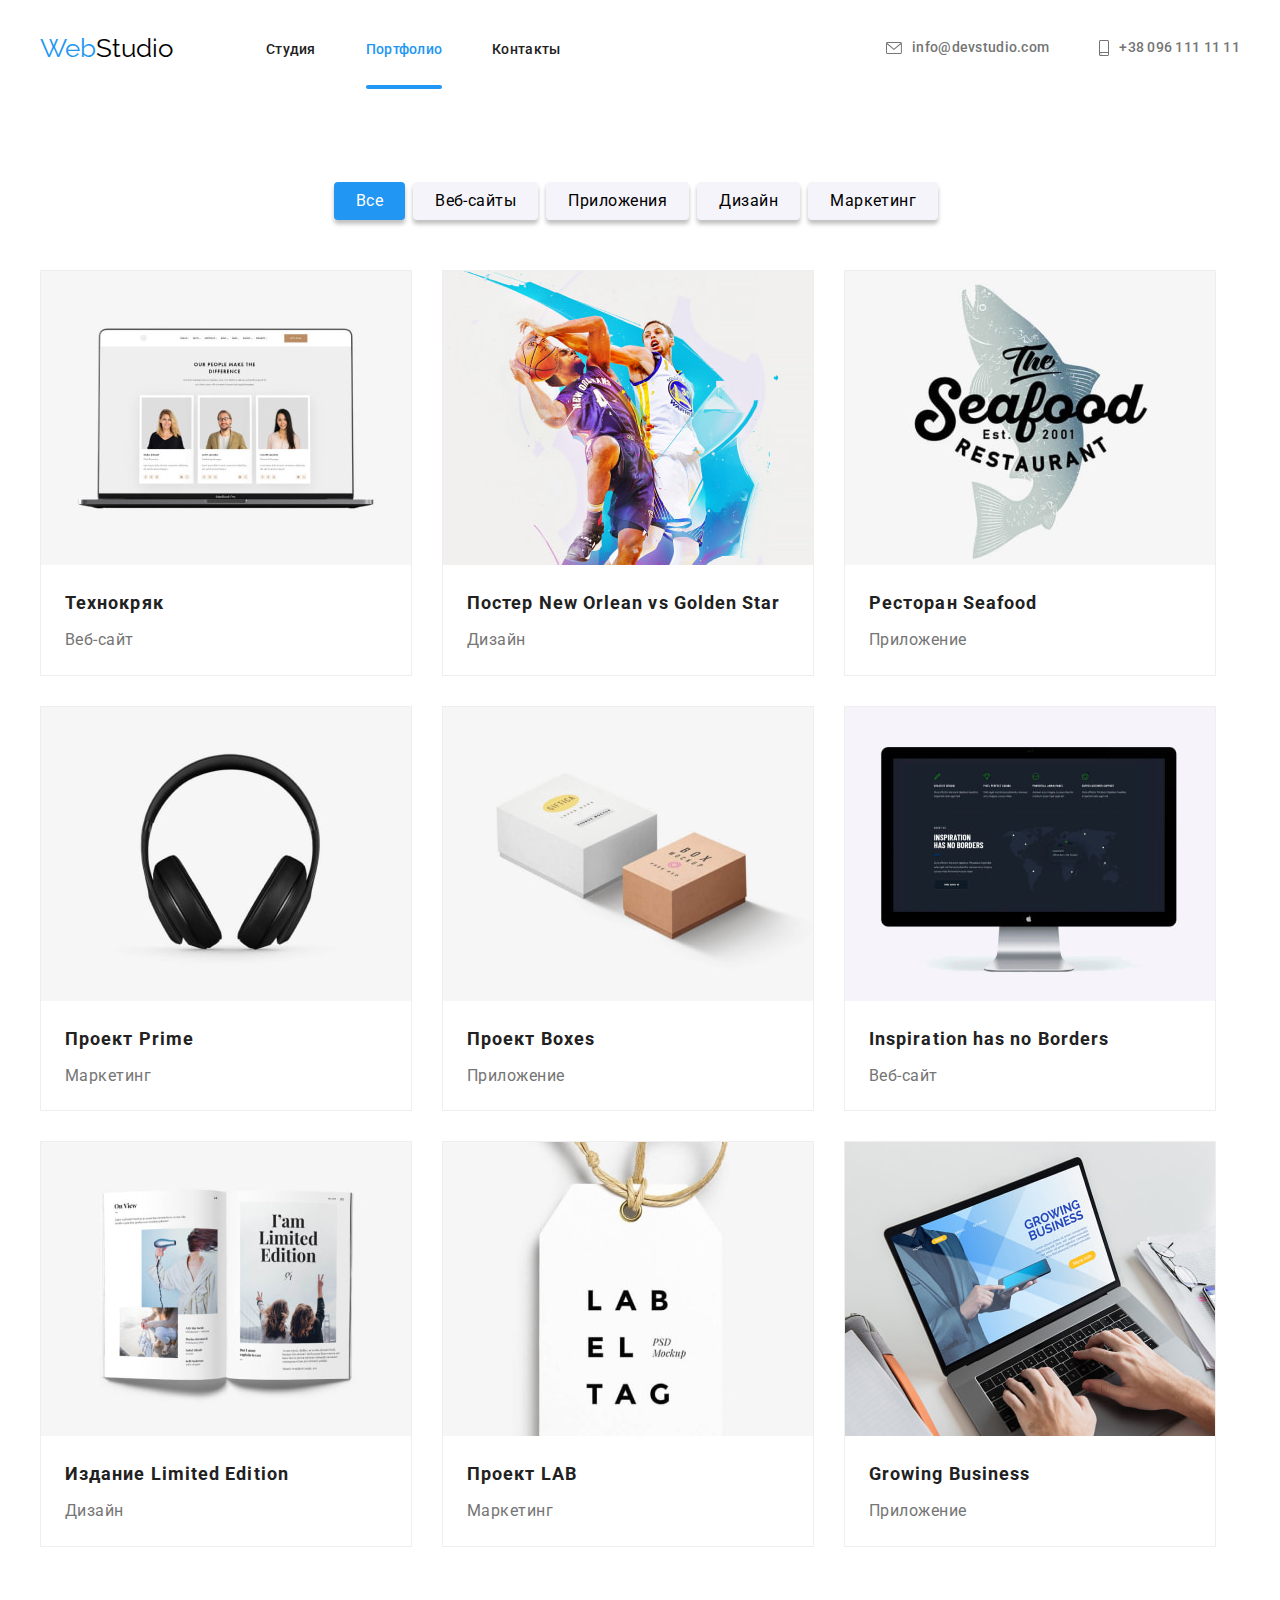
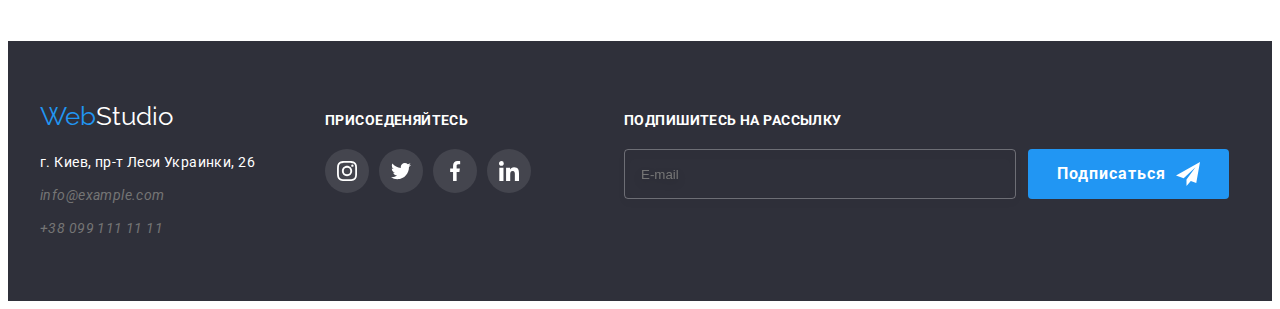
==== portfolio.html @ 7cf1f4a1 "Initial commit" ====
<!DOCTYPE html>
<html lang="ru">
  <head>
    <meta charset="UTF-8" />
    <meta http-equiv="X-UA-Compatible" content="IE=edge" />
    <meta name="viewport" content="width=device-width, initial-scale=1.0" />
    <link rel="preconnect" href="https://fonts.googleapis.com" />
    <link rel="preconnect" href="https://fonts.gstatic.com" crossorigin />
    <link
      href="https://fonts.googleapis.com/css2?family=Raleway:wght@700&family=Roboto:wght@400;500;700;900&display=swap"
      rel="stylesheet"
    />
    <link
      rel="stylesheet"
      href="https://cdnjs.cloudflare.com/ajax/libs/modern-normalize/1.1.0/modern-normalize.min.css"
      integrity="sha512-wpPYUAdjBVSE4KJnH1VR1HeZfpl1ub8YT/NKx4PuQ5NmX2tKuGu6U/JRp5y+Y8XG2tV+wKQpNHVUX03MfMFn9Q=="
      crossorigin="anonymous"
      referrerpolicy="no-referrer"
    />
    <link rel="stylesheet" href="./css/styles.css" />
    <title>Веб студия</title>
  </head>

  <body class="porfolio">
    <!--Шапка-->
    <header class="header">
      <div class="container header-container">
        <a class="webstudio logo dec" href="./index.html" lang="en">
          Web<span class="studio logo">Studio</span></a
        >
        <nav class="navigation">
          <ul class="list-navigation">
            <li class="item-navigation">
              <a class="link-navigation dec" href="./index.html">Студия</a>
            </li>
            <li class="item-navigation">
              <a class="link-navigation active-page dec" href="./portfolio.html">Портфолио</a>
            </li>
            <li class="item-navigation">
              <a class="link-navigation dec" href="">Контакты</a>
            </li>
          </ul>
        </nav>
        <!--Контакты-->
        <ul class="contacts">
          <li class="contacts-mail">
            <a href="mailto:info@devstudio.com" class="link-flex link-mail dec">
              <svg class="icon-contact" width="16" height="12">
                <use href="./images/icon/sprite.svg#envelope"></use>
              </svg>
              info@devstudio.com</a>
          </li>
          <li class="contacts-tel">
            <a href="tel:+380961111111" class="link-flex link-tel dec">
              <svg class="icon-contact" width="10" height="16">
                <use href="./images/icon/sprite.svg#smartphone"></use>
              </svg>
              +38 096 111 11 11</a>
          </li>
        </ul>
      </div>
    </header>
    <!--Портфолио-->
    <main class="main-portfolio">
      <section class="section-portfolio">
        <!--Прихований заголовок-->
        <div class="container container-btn">
          <h1 hidden>Проекти</h1>
          <ul class="list-portfolio-btn">
            <li class="item-btn">
              <button class="menu-btn active" type="button">Все</button>
            </li>
            <li class="item-btn">
              <button class="menu-btn" type="button">Веб-сайты</button>
            </li>
            <li class="item-btn">
              <button class="menu-btn" type="button">Приложения</button>
            </li>
            <li class="item-btn">
              <button class="menu-btn" type="button">Дизайн</button>
            </li>
            <li class="item-btn">
              <button class="menu-btn" type="button">Маркетинг</button>
            </li>
          </ul>
        </div>
        <!--Проекти-->
        <div class="container">
          <ul class="project-list">
            <li class="project item-web">
              <article class="card">
                <div class="card-thumb">
                   <img class="img-porfolio" src="./images/portfolio/img-1.jpg" alt="Ноутбук" width="370" height="294" />
                   <div class="overlay">
                    <p class="text-overlay">Ресурс предлагает комплексные предложения с разным уровнем функционала и сервисов. Все это позволит посетителю получить исчерпывающие сведения <br> о компании или частном лице.</p>
                   </div>
                </div>
                <div class="card-content">
                  <h2 class="title-project">Технокряк</h2>
                <p class="project-text">Веб-сайт</p>
                </div>
              </article>
            </li>
            <li class="project item-design">
              <article class="card">
                <div class="card-thumb">
                   <img class="img-porfolio" src="./images/portfolio/basket.jpg" alt="Баскетбол" width="370" height="294" />
                   <div class="overlay">
                    <p class="text-overlay">Ресурс предлагает комплексные предложения с разным уровнем функционала и сервисов. Все это позволит посетителю получить исчерпывающие сведения <br> о компании или частном лице.</p>
                   </div>
                </div>
                <div class="card-content">
                  <h2 class="title-project">
                  Постер <span lang="en">New Orlean vs Golden Star</span>
                </h2>
                <p class="project-text">Дизайн</p>
                </div>
              </article>
            </li>
            <li class="project item-applications">
              <article class="card">
                <div class="card-thumb">
                    <img class="img-porfolio" src="./images/portfolio/fish.jpg" alt="Риба" width="370" height="294" />
                    <div class="overlay">
                      <p class="text-overlay">Ресурс предлагает комплексные предложения с разным уровнем функционала и сервисов. Все это позволит посетителю получить исчерпывающие сведения <br> о компании или частном лице.</p>
                     </div>

                </div>
                <div class="card-content">
                  <h2 class="title-project" lang="en">Ресторан Seafood</h2>
                <p class="project-text">Приложение</p>
                </div>
              </article>
            </li>
            <li class="project item-marketing">
              <article class="card">
                <div class="card-thumb">
                  <img class="img-porfolio"
                  src="./images/portfolio/headphone.jpg"
                  alt="Наушники"
                  width="370"
                  height="294"
                />
                <div class="overlay">
                  <p class="text-overlay">Ресурс предлагает комплексные предложения с разным уровнем функционала и сервисов. Все это позволит посетителю получить исчерпывающие сведения <br> о компании или частном лице.</p>
                 </div>
                </div>
                <div class="card-content">
                  <h2 class="title-project" lang="en">Проект Prime</h2>
                <p class="project-text">Маркетинг</p>
                </div>
              </article>
            </li>
            <li class="project item-applications">
              <article class="card">
                <div class="card-thumb">
                   <img class="img-porfolio" src="./images/portfolio/box.jpg" alt="Ящики" width="370" height="294" />
                   <div class="overlay">
                    <p class="text-overlay">Ресурс предлагает комплексные предложения с разным уровнем функционала и сервисов. Все это позволит посетителю получить исчерпывающие сведения <br> о компании или частном лице.</p>
                   </div>

                </div>
                <div class="card-content">
                  <h2 class="title-project" lang="en">Проект Boxes</h2>
                <p class="project-text">Приложение</p>
                </div>
              </article>
            </li>
            <li class="project item-web">
              <article class="card">
               <div class="card-thumb">
                  <img class="img-porfolio"
                  src="./images/portfolio/screen.jpg"
                  alt="Екран компьютера"
                  width="370"
                  height="294"
                />
                <div class="overlay">
                  <p class="text-overlay">Ресурс предлагает комплексные предложения с разным уровнем функционала и сервисов. Все это позволит посетителю получить исчерпывающие сведения <br> о компании или частном лице.</p>
                 </div>
               </div>
                <div class="card-content">
                  <h2 class="title-project" lang="en">Inspiration has no Borders</h2>
                <p class="project-text">Веб-сайт</p>
                </div>
              </article>
            </li>
            <li class="project item-design">
              <article class="card">
                <div class="card-thumb">
                    <img class="img-porfolio" src="./images/portfolio/book.jpg" alt="Книжка" width="370" height="294" />
                    <div class="overlay">
                      <p class="text-overlay">Ресурс предлагает комплексные предложения с разным уровнем функционала и сервисов. Все это позволит посетителю получить исчерпывающие сведения <br> о компании или частном лице.</p>
                     </div>

                </div>
                <div class="card-content">
                  <h2 class="title-project" lang="en">Издание Limited Edition</h2>
                <p class="project-text">Дизайн</p>
                </div>
              </article>
            </li>
            <li class="project item-marketing">
              <article class="card">
                <div class="card-thumb">
                    <img class="img-porfolio" src="./images/portfolio/label.jpg" alt="Бирка" width="370" height="294" />
                    <div class="overlay">
                      <p class="text-overlay">Ресурс предлагает комплексные предложения с разным уровнем функционала и сервисов. Все это позволит посетителю получить исчерпывающие сведения <br> о компании или частном лице.</p>
                     </div>

                </div>
                <div class="card-content">
                  <h2 class="title-project" lang="en">Проект LAB</h2>
                <p class="project-text">Маркетинг</p>
                </div>
              </article>
            </li>
            <li class="project item-applications">
              <article class="card">
                <div class="card-thumb">
                    <img class="img-porfolio" src="./images/portfolio/notebook.jpg" alt="Ноутбук" width="370" height="294" />
                    <div class="overlay">
                      <p class="text-overlay">Ресурс предлагает комплексные предложения с разным уровнем функционала и сервисов. Все это позволит посетителю получить исчерпывающие сведения <br> о компании или частном лице.</p>
                     </div>

                </div>
                <div class="card-content">
                  <h2 class="title-project" lang="en">Growing Business</h2>
                <p class="project-text">Приложение</p>
                </div>
              </article>
            </li>
          </ul>
        </div>
      </section>
    </main>
    <!--Подвал-->
    <footer class="footer-container">
      <div class="container new">
        <div class="foot-div">
          <a class="webstudio-footer logo dec" href="./index.html" lang="en">
            Web<span class="studio-footer logo">Studio</span></a>
          <address class="footer-adress">
            <ul class="adress-list">
              <li class="item-footer">
                <p class="country">г. Киев, пр-т Леси Украинки, 26</p>
              </li>
              <li class="item-footer">
                <a class="mail-footer dec" href="mailto:info@example.com">info@example.com</a>
              </li>
              <li>
                <a class="tel-footer dec" href="tel:+380991111111">+38 099 111 11 11</a>
              </li>
            </ul>
          </address>
        </div>
        <div class="join">
          <h2 class="title-join">ПРИСОЕДЕНЯЙТЕСЬ</h2>
            <ul class="join-list">
              <li class="join-item">
                <a class="join-link" href="" aria-label="иконка Instagram" target="_blank">
                  <svg class="icon-join" width="20" height="20">
                    <use href="./images/icon/sprite.svg#instagram"></use>
                  </svg>
                </a>
              </li>
              <li class="join-item">
                <a class="join-link" href="" aria-label="иконка Twitter" target="_blank">
                  <svg class="icon-join" width="20" height="20">
                    <use href="./images/icon/sprite.svg#twitter"></use>
                  </svg>
                </a>
              </li>
              <li class="join-item">
                <a class="join-link" href="" aria-label="иконка Facebook" target="_blank">
                  <svg class="icon-join" width="20" height="20">
                    <use href="./images/icon/sprite.svg#facebook"></use>
                  </svg>
                </a>
              </li>
              <li class="join-item">
                <a class="join-link" href="" aria-label="иконка Linkedin" target="_blank">
                  <svg class="icon-join" width="20" height="20">
                    <use href="./images/icon/sprite.svg#linkedin"></use>
                  </svg>
                </a>
              </li>
            </ul>
        </div>
        <form class="email-form">
          <h3 class="title-join">ПОДПИШИТЕСЬ НА РАССЫЛКУ</h3>
          <div class="mailing-list">
            <input class="input-mailing" type="email" placeholder="E-mail">
            <button class="foot-btn" type="submit">Подписаться
              <svg class="icon-btnf" width="24" height="24">
                <use href="./images/icon/sprite.svg#icon-foot"></use>
              </svg>
            </button>
          </div>
        </form>
      </div>
    </footer>
  </body>
</html>
---- css/styles.css ----
/*webstudio*/
:root {
  --roboto-font: 'Roboto', sans-serif;
  --logo-font: 'Raleway', sans-serif;
  --brand-color: #212121;
  --logo-cl: #2196f3;
  --white-cl: #ffffff;
  --black-cl: #000000;
  --grey-cl: #757575;
  --bc-footcl: #2f303a;
  --btn-cl: #188ce8;
  --whiteF-cl: #ffffff;
  --btnbc: #f5f4fa;
  --bcteam: #f5f4fa;
  --backgroundteam: #f5f4fa;
  --color-line: #c4c4c4;
  --color-icon: #afb1b8;
  --border-team: rgba(0, 0, 0, 0.25);
  --border-project: #eeeeee;
  --border-header: #ececec;
  --clientc: #afb1b8;
  --bc-prtf: rgba(33, 150, 243, 0.9);
  --rgba-textarea: rgba(117, 117, 117, 0.5);
  --card-prf: 30px;
  --time-hover: 250ms cubic-bezier(0.4, 0, 0.2, 1);
}
body {
  font-family: var(--roboto-font);
  color: var(--brand-color);
  background: var(--white-cl);
}
h1,
h2,
h3,
h4,
h5,
h6,
p {
  margin-top: 0;
  margin-bottom: 0;
}

img {
  display: block;
  max-width: 100%;
}
.visually-hidden {
  position: absolute;
  white-space: nowrap;
  width: 1px;
  height: 1px;
  overflow: hidden;
  border: 0;
  padding: 0;
  clip: rect(0 0 0 0);
  clip-path: inset(50%);
  margin: -1px;
}

.header-container {
  display: flex;
  align-items: center;
}
.container {
  width: 1200px;
  padding-right: 15px;
  padding-left: 15px;
  margin: 0 auto;
  /* outline: 1px solid red; */
}
.modul {
  padding: 94px 0;
}
/*Хедер*/
/* .header {
  border-bottom: 1px solid var(--border-header);
} */
.logo {
  font-family: var(--logo-font);
  font-size: 26px;
}

.webstudio {
  color: var(--logo-cl);
  margin-right: 93px;
  padding-top: 24px;
  padding-bottom: 25px;
}
.studio {
  color: var(--black-cl);
}

.list-navigation {
  display: flex;
  align-items: center;
}
.item-navigation {
  margin-right: 50px;
}
.link-navigation {
  position: relative;
  font-weight: 500;
  font-size: 14px;
  line-height: 1.14;
  letter-spacing: 0.02em;
  color: var(--brand-color);
  padding: 32px 0;
  transition-property: color;
  transition-duration: 250ms;
  transition-timing-function: cubic-bezier(0.4, 0, 0.2, 1);
}
.active-page {
  color: var(--logo-cl);
}
.active-page::after {
  position: absolute;
  bottom: 0;
  left: 0;
  content: '';
  display: block;
  width: 100%;
  height: 4px;
  background: var(--logo-cl);
  border-radius: 2px;
}
.link-navigation::after:hover,
.link-navigation::after:focus {
  position: absolute;
  bottom: 0;
  left: 0;
  content: '';
  display: block;
  width: 100%;
  height: 4px;
  background: var(--logo-cl);
  border-radius: 2px;
}

.link-navigation:hover,
.link-navigation:focus {
  color: var(--logo-cl);
}
.contacts {
  display: flex;
  margin-left: auto;
  align-items: center;
}
.icon-contact {
  fill: var(--grey-cl);
  margin-right: 10px;
}
.contacts-mail {
  margin-right: 50px;
}
.link-flex {
  display: flex;
  align-items: center;
  justify-content: center;
}

.link-mail {
  font-family: var(--roboto-font);
  font-style: normal;
  font-weight: 500;
  font-size: 14px;
  line-height: 1.14;
  letter-spacing: 0.02em;
  color: var(--grey-cl);
  padding: 32px 0;
  transition-property: color;
  transition-duration: 250ms;
  transition-timing-function: cubic-bezier(0.4, 0, 0.2, 1);
}
.link-mail:hover,
.link-mail:focus {
  color: var(--logo-cl);
}
.link-mail:hover .icon-contact,
.link-mail:focus .icon-contact {
  fill: var(--logo-cl);
}

.link-tel {
  font-family: var(--roboto-font);
  font-style: 1.14;
  font-weight: 500;
  font-size: 14px;
  line-height: 1.14;
  letter-spacing: 0.02em;
  color: var(--grey-cl);
  padding: 32px 0;
  /* transition: color var(--time-hover); */
  transition-property: color;
  transition-duration: 250ms;
  transition-timing-function: cubic-bezier(0.4, 0, 0.2, 1);
}
.link-tel:hover,
.link-tel:focus {
  color: var(--logo-cl);
}
.link-tel:hover .icon-contact,
.link-tel:focus .icon-contact {
  fill: var(--logo-cl);
}

/* Герой*/
.home {
  background: var(--bc-footcl);
  padding: 200px 0;
  /* height: 600px; */
}
.home-title {
  max-width: 650px;
  text-align: center;
  font-size: 44px;
  line-height: 1.36;
  text-transform: uppercase;
  color: var(--white-cl);
  margin-top: 0;
  margin-left: auto;
  margin-bottom: 30px;
  margin-right: auto;
  /* padding-top: 200px; */
}
.bc-home {
  background-image: linear-gradient(to right, rgba(47, 48, 58, 0.4), rgba(47, 48, 58, 0.4)),
    url(../images/bc/bc-home.svg);
  max-width: 1600px;
  height: 600px;
  margin-left: auto;
  margin-right: auto;
  background-repeat: no-repeat;
  background-position: center;
  background-size: cover;
}
.btn-home {
  display: block;
  font-family: inherit;
  border-radius: 4px;
  cursor: pointer;
  background: var(--logo-cl);
  font-style: normal;
  font-weight: 700;
  font-size: 16px;
  line-height: 1.87;
  letter-spacing: 0.06em;
  color: var(--whiteF-cl);
  margin-left: auto;
  margin-right: auto;
  padding: 10px 32px;
  border: none;
  transition-property: background-color;
  transition-duration: 250ms;
  transition-timing-function: cubic-bezier(0.4, 0, 0.2, 1);
}
.btn-home:hover {
  color: var(--whiteF-cl);
  background: var(--btn-cl);
}
.icon-btn {
  fill: var(--black-cl);
}
.specifics {
  padding-bottom: 0;
}
.icon {
  display: flex;
  justify-content: center;
  align-items: center;
  background: var(--bcteam);
  border-radius: 4px;
  width: 270px;
  height: 120px;
  margin-bottom: 30px;
}
/* Модальне вікно */
.backdrop {
  width: 100%;
  height: 100%;
  position: fixed;
  top: 0;
  left: 0;
  background-color: rgba(0, 0, 0, 0.25);
  z-index: 10;
  transition: opacity visibility;
  transition-duration: 250ms;
  transition-timing-function: cubic-bezier(0.4, 0, 0.2, 1);
}
.backdrop.is-hidden {
  opacity: 0;
  pointer-events: none;
  visibility: hidden;
}
.modal-windov {
  position: absolute;
  top: 50%;
  left: 50%;
  width: 528px;
  /* height: 581px; */
  background-color: var(--white-cl);
  border-radius: 4px;
  transform: translate(-50%, -50%);
  padding: 40px;
}
.modal-closed {
  display: flex;
  align-items: center;
  justify-content: center;
  position: absolute;
  top: 8px;
  right: 8px;
  width: 30px;
  height: 30px;
  background: #ffffff;
  border: 1px solid rgba(0, 0, 0, 0.1);
  border-radius: 50%;
  cursor: pointer;
  padding: 0;
}
/* Форма */
.text-b {
  display: block;
  text-align: center;
  margin-bottom: 12px;
  font-family: 'Roboto';
  font-style: normal;
  font-weight: 700;
  font-size: 20px;
  line-height: 1.15;
  text-align: center;
  letter-spacing: 0.03em;

  color: #212121;
}

.icon-modal {
  fill: var(--brand-color);
}
.input-modul {
  width: 100%;
  height: 40px;
  padding: 11px;
  padding-left: 42px;
  border: 1px solid rgba(33, 33, 33, 0.2);
  border-radius: 4px;
  outline: transparent;
  transition-property: border;
  transition-duration: 250ms;
  transition-timing-function: cubic-bezier(0.4, 0, 0.2, 1);
}
.input-modul:hover,
.input-modul:focus,
.textarea-modul:hover,
.textarea-modul:focus {
  border: 1px solid var(--logo-cl);
}
.label-modul > .icon-modal {
  transition-property: fill;
  transition-duration: 250ms;
  transition-timing-function: cubic-bezier(0.4, 0, 0.2, 1);
}

.label-modul:hover > .icon-modal {
  fill: var(--logo-cl);
}
.input-modul:focus+ .icon-modal {
  fill:var(--logo-cl);
 }

/* .input-modul:focus + .icon-modal {
  fill:var(--logo-cl);
} */
/* .label-modul:focus > .icon-modal {
  fill:var(--logo-cl);
} */
.textarea-modul {
  border: 1px solid rgba(33, 33, 33, 0.2);
  border-radius: 4px;
  resize: none;
  width: 100%;
  outline: transparent;
  padding: 12px 16px;
 
  transition-property: border;
  transition-duration: 250ms;
  transition-timing-function: cubic-bezier(0.4, 0, 0.2, 1);
}
.textarea-modul::placeholder{
  font-family: var(--roboto-font);
  font-size: 14px;
  font-weight: 400;
  font-size: 14px;
  line-height: 1.14;
  letter-spacing: 0.01em;
  color: var(--rgba-textarea);
}
.label-moduls{
  display: block;
  margin-bottom: 20px;
}


.btn-modul {
  display: block;
  font-family: inherit;
  border-radius: 4px;
  cursor: pointer;
  background: var(--logo-cl);
  font-style: normal;
  font-weight: 700;
  font-size: 16px;
  line-height: 1.87;
  letter-spacing: 0.06em;
  color: var(--whiteF-cl);
  margin-top: 30px;
  margin-left: auto;
  margin-right: auto;
  padding: 10px 55px;
  border: none;
  box-shadow: 0px 4px 4px var(--border-team);
  transition-property: background-color;
  transition-duration: 250ms;
  transition-timing-function: cubic-bezier(0.4, 0, 0.2, 1);
}
.btn-modul:hover {
  color: var(--whiteF-cl);
  background: var(--btn-cl);
}
.checkbox-modul {
  display: flex;
  align-items: center;
  justify-content: center;
}
.link-modul {
  color: var(--logo-cl);
  text-decoration-line: underline;
  font-family: inherit;
  font-weight: 400;
  font-size: 14px;
  line-height: 1.71;
  letter-spacing: 0.03em;
}
.lab-form {
  display: block;
  font-family: var(--roboto-font);
  font-weight: 400;
  font-size: 12px;
  line-height: 1.16;
  letter-spacing: 0.01em;
  color: var(--grey-cl);
  margin-bottom: 4px;
}
.label-modul {
  position: relative;
  display: block;
  margin-bottom: 10px;
  color: var(--grey-cl);
}


.icon-modal {
  position: absolute;
  left: 12px;
  bottom: 11px;
}
.custom-checkbox {
  width: 16px;
  height: 15px;
  display: flex;
  align-items: center;
  justify-content: center;
  outline: 2px solid var(--black-cl);
  outline-offset: -2px;
  border-radius: 4px;
  transition: background-color, outline 250ms cubic-bezier(0.4, 0, 0.2, 1);
  margin-right: 7px;
}

.checkbox:checked + .custom-checkbox {
  outline: var(--logo-cl);
  background-color: var(--logo-cl);
}
.checkbox-icon {
  opacity: 0;
  transition: opacity 250ms cubic-bezier(0.4, 0, 0.2, 1);
  fill: var(--whiteF-cl);
}
.checkbox:checked + .custom-checkbox .checkbox-icon {
  opacity: 1;
  fill: var(--whiteF-cl);
}
.checkbox-form {
  font-family: inherit;
  font-weight: 400;
  font-size: 14px;
  line-height: 1.71;
  letter-spacing: 0.03em;
  color: var(--grey-cl);
}
/* Особливості */
.list-specifics {
  display: flex;
  align-items: center;
  /* padding-top: 94px; */
  /* padding-bottom: 60px; */
  width: 1170px;
  margin: 0 auto;
  padding-left: 0;
}

.item-specifics {
  max-width: 270px;
  margin-right: 30px;
}
.item-specifics:last-child {
  margin-right: 0;
}
.specifics-title {
  font-weight: 700;
  font-size: 14px;
  line-height: 1.14;
  letter-spacing: 0.03em;
  text-transform: uppercase;
  margin-bottom: 10px;
}
.specifics-text {
  font-size: 14px;
  line-height: 1.71;
  letter-spacing: 0.03em;
  color: var(--grey-cl);
}

/* Чим ми займаємось */
.title-work {
  text-align: center;
  margin-top: 0;
  margin-bottom: 50px;
  font-size: 36px;
}
.list-work {
  display: flex;
  /* padding-bottom: 94px; */
}
.item-work {
  position: relative;
  margin-right: 30px;
}
.item-work:last-child {
  margin-right: 0;
}
.work-text {
  position: absolute;
  width: 100%;
  bottom: 0;
  left: 0;
  font-family: var(--roboto-font);
  font-weight: 700;
  font-size: 14px;
  line-height: 1.17;
  text-align: center;
  padding: 27px 82px;
  color: var(--whiteF-cl);
  background-color: rgba(47, 48, 58, 0.8);
  letter-spacing: 0.03em;
  /* text-transform: uppercase; */
}
/*Наша команда*/
.team {
  background-color: var(--bcteam);
}
.title-team {
  text-align: center;
  font-size: 36px;
  /* padding-top: 94px; */
  margin-bottom: 50px;
}
.list-team {
  display: flex;
  /* padding-bottom: 94px; */
}
.item-team {
  margin-right: 30px;
  background-color: var(--white-cl);
  border-radius: 4px;
  box-shadow: 0 4px 4px var(--border-team);
}
.item-team:last-child {
  margin-right: 0;
}
.img-team {
  /* margin-bottom: 30px; */
}
.team-tt {
  padding: 30px 0;
}
.team-name-title {
  text-align: center;
  font-weight: 500;
  font-size: 16px;
  line-height: 1.16;
  margin-bottom: 10px;
  /* padding: 30px 0 10px 0; */
}
.team-text {
  text-align: center;
  font-size: 16px;
  line-height: 1.18;
  color: var(--grey-cl);
  margin-bottom: 16px;
  /* padding-bottom: 30px; */
}
.svg-icon {
  fill: var(--color-icon);
}
.social-list {
  display: flex;
  justify-content: center;
  align-items: center;
}
.social-item:not(:last-child) {
  margin-right: 10px;
}
.social-link {
  display: flex;
  justify-content: center;
  align-items: center;
  width: 44px;
  height: 44px;
  background-color: var(--white-cl);
  border-radius: 50%;
  transition-property: color background-color;
  transition-duration: 250ms;
  transition-timing-function: cubic-bezier(0.4, 0, 0.2, 1);
}
.social-link:hover,
.social-link:focus {
  background-color: var(--logo-cl);
}
.social-link:hover .svg-icon,
.social-link:focus .svg-icon {
  fill: var(--white-cl);
}
/* Клієнти */
.title-clients {
  text-align: center;
  font-size: 36px;
  /* padding-top: 94px; */
  margin-bottom: 50px;
}
.list-client {
  display: flex;
  justify-content: center;
  align-items: center;
}
.icon-client {
  fill: var(--clientc);
}
.item-client {
  width: 170px;
  height: 92px;
  display: flex;
  justify-content: center;
  align-items: center;
  border: 1px solid var(--clientc);
  border-radius: 4px;
  transition-property: border;
  transition-duration: 250ms;
  transition-timing-function: cubic-bezier(0.4, 0, 0.2, 1);
}
.item-client:not(:last-child) {
  margin-right: 30px;
}
.item-client:hover,
.item-client:focus {
  border: 1px solid var(--logo-cl);
  cursor: pointer;
}
.item-client:hover .icon-client,
.item-client:focus .icon-client {
  fill: var(--logo-cl);
  transition-property: fill;
  transition-duration: 250ms;
  transition-timing-function: cubic-bezier(0.4, 0, 0.2, 1);
}

/* Підвал*/
.join {
  display: inline-block;
}
.webstudio-footer {
  color: var(--logo-cl);
  padding-bottom: 20px;
}
.studio-footer {
  color: var(--white-cl);
}
.footer-container {
  background-color: var(--bc-footcl);
  padding-top: 60px;
  padding-bottom: 60px;
}
.footer-adress {
  /* padding-left: 215px;
padding-bottom: 60px; */
}
.adress-list {
  padding-top: 20px;
}
.country {
  font-weight: 400;
  font-size: 14px;
  line-height: 1.71;
  letter-spacing: 0.03em;
  color: var(--white-cl);
  font-style: normal;
}
.mail-footer,
.tel-footer {
  font-weight: 400;
  font-size: 14px;
  line-height: 1.71;
  letter-spacing: 0.03em;
  color: var(--grey-cl);
  transition-property: color;
  transition-duration: 250ms;
  transition-timing-function: cubic-bezier(0.4, 0, 0.2, 1);
}
.mail-footer:hover,
.mail-footer:focus {
  color: var(--logo-cl);
}
.tel-footer:hover,
.tel-footer:focus {
  color: var(--logo-cl);
}
.join {
  width: 206px;
  margin-left: 70px;
  padding-top: 12px;
}
.title-join {
  font-style: var(--roboto-font);
  font-weight: 700;
  line-height: 1.14;
  font-size: 14px;
  color: var(--white-cl);
  margin-bottom: 20px;
  letter-spacing: 0.03em;
}
.item-footer {
  margin-bottom: 9px;
}
.join-list {
  display: flex;
  justify-content: center;
  align-items: center;
}
.join-link {
  width: 44px;
  height: 44px;
  display: flex;
  justify-content: center;
  align-items: center;
  border-radius: 50%;
  background-color: rgba(255, 255, 255, 0.1);
  transition-property: background-color;
  transition-duration: 250ms;
  transition-timing-function: cubic-bezier(0.4, 0, 0.2, 1);
}
.join-item:not(:last-child) {
  margin-right: 10px;
}
.join-link:hover,
.join-link:focus {
  background-color: var(--logo-cl);
}
.icon-join {
  fill: var(--white-cl);
}
.new {
  display: flex;
}
/* Форма футер */
.email-form {
  margin-left: 93px;
  padding-top: 12px;
}
.mailing-list {
  display: flex;
}
.foot-btn {
  display: flex;
  align-items: center;
  flex-direction: row;
  font-family: inherit;
  border-radius: 4px;
  cursor: pointer;
  background: var(--logo-cl);
  font-style: normal;
  font-weight: 700;
  font-size: 16px;
  line-height: 1.87;
  letter-spacing: 0.06em;
  color: var(--whiteF-cl);
  padding: 10px 29px;
  margin-left: 12px;
  border: none;
  transition-property: background-color;
  transition-duration: 250ms;
  transition-timing-function: cubic-bezier(0.4, 0, 0.2, 1);
}
.input-mailing {
  width: 358px;
  background-color: transparent;
  border: 1px solid rgba(255, 255, 255, 0.3);
  filter: drop-shadow(0px 4px 4px rgba(0, 0, 0, 0.15));
  border-radius: 4px;
  padding: 15px 16px;
  color: #ffffff;
  outline: transparent;
}
.icon-btnf {
  fill: var(--white-cl);
  margin-left: 10px;
}

/*Портфоліо*/
.section-portfolio {
  padding: 94px 0;
}
/* Кнопки */
.section-portfolio .menu-btn.active {
  color: var(--whiteF-cl);
  background-color: var(--logo-cl);
}
.container > .list-portfolio-btn {
  display: flex;
  align-items: center;
  justify-content: center;
  margin-bottom: 50px;
  /* padding-top: 94px; */
  /* padding-bottom: 50px; */
}
.menu-btn:hover,
.menu-btn:focus {
  background: var(--logo-cl);
  color: var(--whiteF-cl);
}
.menu-btn {
  font-family: inherit;
  font-size: 16px;
  line-height: 1.6;
  text-align: center;
  letter-spacing: 0.03em;
  border-radius: 4px;
  border: none;
  cursor: pointer;
  background: var(--btnbc);
  padding: 6px 22px;
  box-shadow: 0px 4px 4px var(--border-team);
  transition-property: background-color color;
  transition-duration: 250ms;
  transition-timing-function: cubic-bezier(0.4, 0, 0.2, 1);
}
.item-btn {
  margin-right: 8px;
}
/*Проекти*/
.container > .project-list {
  display: flex;
  flex-wrap: wrap;
  /* padding-bottom: 94px; */
  margin-left: calc(-1 * var(--card-prf));
  margin-top: calc(-1 * var(--card-prf));
}
.project {
  margin-top: var(--card-prf);
  margin-left: var(--card-prf);
  flex-basis: calc(100% / 3 calc(-1 * var(--card-prf)));
  /* margin-right: 30px;
  margin-bottom: 30px; */
  /* outline: 1px solid red; */
  /* outline: 1px solid var(--border-project); */
  width: 370px;
  border: 1px solid var(--border-project);
}
/* .project:nth-child(3n){
  margin-right: 0;
}
.project:nth-last-child(-n+3){
margin-bottom: 0;
} */

.card-content {
  padding: 20px 24px;
}
.title-project {
  font-weight: 700;
  font-size: 18px;
  line-height: 2;
  letter-spacing: 0.06em;
  color: var(--brand-color);
  margin-bottom: 4px;
}
.project-text {
  font-size: 16px;
  line-height: 1.87;
  letter-spacing: 0.03em;
  color: var(--grey-cl);
}
.project {
  transition-property: box-shadow;
  transition-duration: 250ms;
  transition-timing-function: cubic-bezier(0.4, 0, 0.2, 1);
}
.project:hover,
.project:focus {
  cursor: pointer;
  box-shadow: 0 4px 4px var(--border-team);
}
.card-thumb {
  /* outline: 1px solid red; */
  position: relative;
  overflow: hidden;
}
.overlay {
  position: absolute;
  top: 0;
  left: 0;
  width: 100%;
  height: 100%;
  background-color: var(--bc-prtf);
  /* z-index: 100; */
  /* transition: transform 250ms cubic-bezier(0.4, 0, 0.2, 1); */
  transform: translateY(100%);
  transition-property: transform;
  transition-duration: 250ms;
  transition-timing-function: cubic-bezier(0.4, 0, 0.2, 1);
}
.text-overlay {
  /* padding: 63px 24px 63px 24px; */
  padding-top: 63px;
  padding-left: 24px;
  padding-bottom: 63px;
  padding-right: 24px;
  text-align: left;
  font-family: var(--roboto-font);
  font-weight: 400;
  line-height: 1.5;
  letter-spacing: 0.03em;
  color: var(--whiteF-cl);
}
.project:hover .overlay,
.project:focus .overlay {
  transform: translateY(0);
}

/* Декорація */
.list-navigation,
.contacts,
.list-specifics,
.list-work,
.list-team,
.adress-list,
.list-portfolio-btn,
.project-list,
.social-list,
.item-client,
.join-list {
  list-style-type: none;
  margin-top: 0;
  margin-bottom: 0;
  padding-left: 0;
}
.dec {
  text-decoration: none;
  /* padding: 32px 0; */
}
.modal-closed:hover .icon-btn,
.modal-closed:focus.icon-btn {
  fill: var(--logo-cl);
}
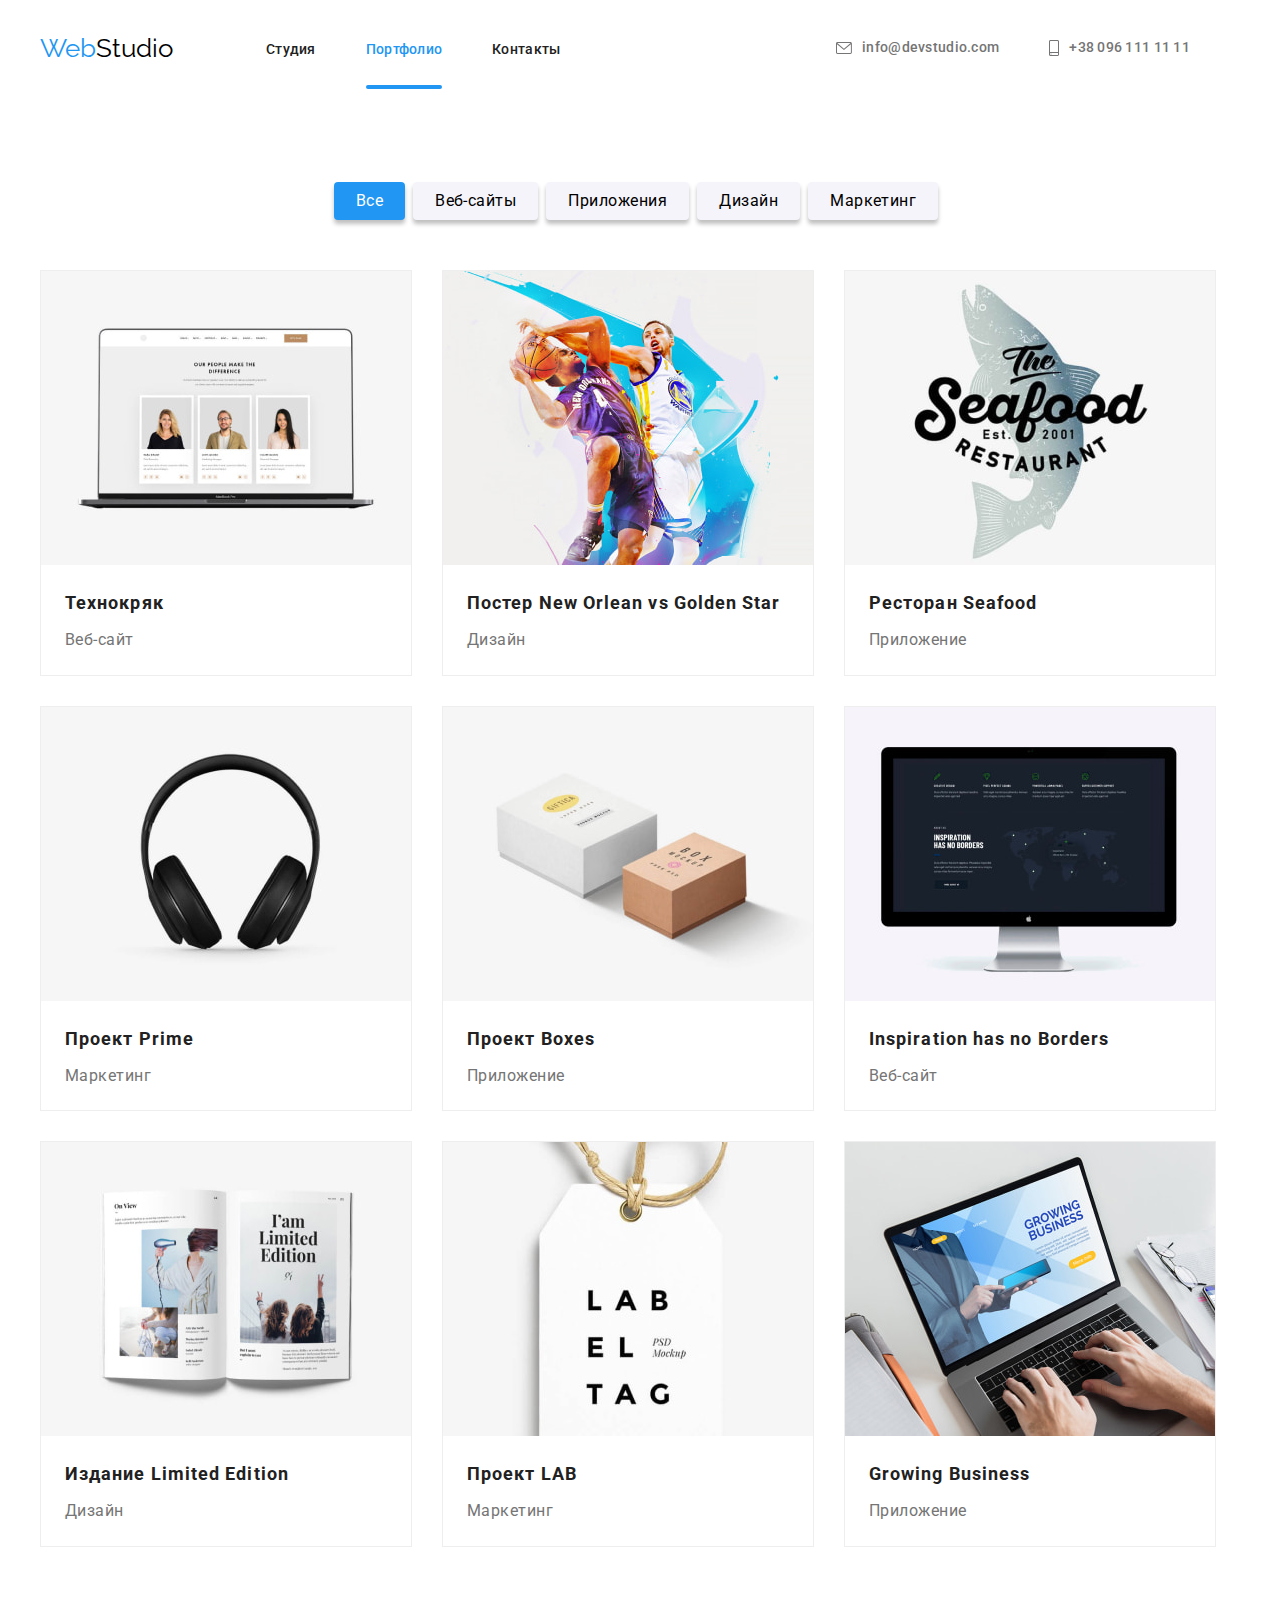
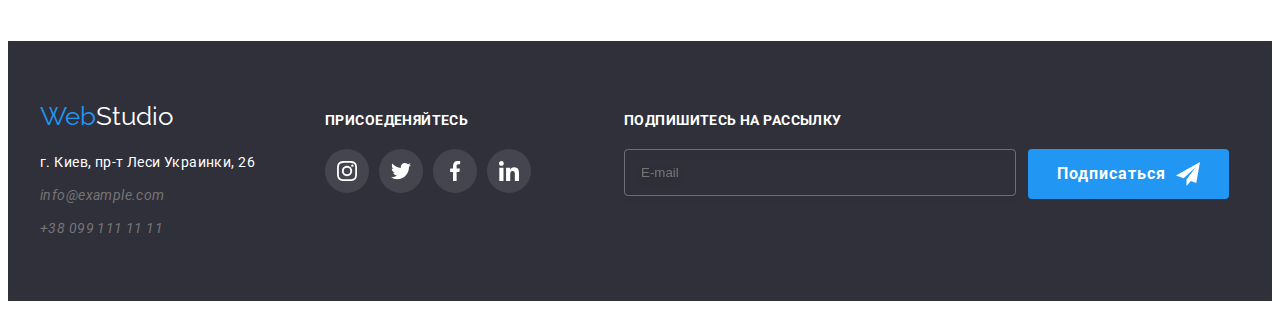
==== commit d344496a: "hw" ====
--- a/portfolio.html
+++ b/portfolio.html
@@ -24,38 +24,40 @@
   <body class="porfolio">
     <!--Шапка-->
     <header class="header">
-      <div class="container header-container">
-        <a class="webstudio logo dec" href="./index.html" lang="en">
-          Web<span class="studio logo">Studio</span></a
+      <div class="container header__container">
+        <a class="header__link-logo" href="./index.html" lang="en">
+          Web<span class="header__link-logo-span">Studio</span></a
         >
         <nav class="navigation">
-          <ul class="list-navigation">
-            <li class="item-navigation">
-              <a class="link-navigation dec" href="./index.html">Студия</a>
-            </li>
-            <li class="item-navigation">
-              <a class="link-navigation active-page dec" href="./portfolio.html">Портфолио</a>
-            </li>
-            <li class="item-navigation">
-              <a class="link-navigation dec" href="">Контакты</a>
+          <ul class="navigation__list">
+            <li class="navigation__item">
+              <a class="navigation__link" href="./index.html">Студия</a>
+            </li>
+            <li class="navigation__item">
+              <a class="navigation__link  active-page" href="./portfolio.html">Портфолио</a>
+            </li>
+            <li class="navigation__item">
+              <a class="navigation__link" href="">Контакты</a>
             </li>
           </ul>
         </nav>
         <!--Контакты-->
         <ul class="contacts">
-          <li class="contacts-mail">
-            <a href="mailto:info@devstudio.com" class="link-flex link-mail dec">
-              <svg class="icon-contact" width="16" height="12">
+          <li class="contacts__item">
+            <a class="contacts__link" href="mailto:info@devstudio.com">
+              <svg class="contacts__icon" width="16" height="12">
                 <use href="./images/icon/sprite.svg#envelope"></use>
               </svg>
-              info@devstudio.com</a>
+              info@devstudio.com</a
+            >
           </li>
-          <li class="contacts-tel">
-            <a href="tel:+380961111111" class="link-flex link-tel dec">
-              <svg class="icon-contact" width="10" height="16">
+          <li class="contacts__item">
+            <a class="contacts__link" href="tel:+380961111111">
+              <svg class="contacts__icon" width="10" height="16">
                 <use href="./images/icon/sprite.svg#smartphone"></use>
               </svg>
-              +38 096 111 11 11</a>
+              +38 096 111 11 11</a
+            >
           </li>
         </ul>
       </div>
@@ -235,62 +237,65 @@
       </section>
     </main>
     <!--Подвал-->
-    <footer class="footer-container">
-      <div class="container new">
-        <div class="foot-div">
-          <a class="webstudio-footer logo dec" href="./index.html" lang="en">
-            Web<span class="studio-footer logo">Studio</span></a>
-          <address class="footer-adress">
-            <ul class="adress-list">
-              <li class="item-footer">
-                <p class="country">г. Киев, пр-т Леси Украинки, 26</p>
+    <footer class="footer">
+      <div class="container container--flex">
+        <div class="footer__container">
+          <a class="footer__logo" href="./index.html" lang="en">
+            Web<span class="footer__logo-span">Studio</span></a
+          >
+          <address class="address">
+            <ul class="address__list">
+              <li class="address__item">
+                <p class="address__text">г. Киев, пр-т Леси Украинки, 26</p>
               </li>
-              <li class="item-footer">
-                <a class="mail-footer dec" href="mailto:info@example.com">info@example.com</a>
+              <li class="address__item">
+                <a class="address__link" href="mailto:info@example.com">info@example.com</a>
               </li>
               <li>
-                <a class="tel-footer dec" href="tel:+380991111111">+38 099 111 11 11</a>
+                <a class="address__link" href="tel:+380991111111">+38 099 111 11 11</a>
               </li>
             </ul>
           </address>
         </div>
         <div class="join">
-          <h2 class="title-join">ПРИСОЕДЕНЯЙТЕСЬ</h2>
-            <ul class="join-list">
-              <li class="join-item">
-                <a class="join-link" href="" aria-label="иконка Instagram" target="_blank">
-                  <svg class="icon-join" width="20" height="20">
-                    <use href="./images/icon/sprite.svg#instagram"></use>
-                  </svg>
-                </a>
-              </li>
-              <li class="join-item">
-                <a class="join-link" href="" aria-label="иконка Twitter" target="_blank">
-                  <svg class="icon-join" width="20" height="20">
-                    <use href="./images/icon/sprite.svg#twitter"></use>
-                  </svg>
-                </a>
-              </li>
-              <li class="join-item">
-                <a class="join-link" href="" aria-label="иконка Facebook" target="_blank">
-                  <svg class="icon-join" width="20" height="20">
-                    <use href="./images/icon/sprite.svg#facebook"></use>
-                  </svg>
-                </a>
-              </li>
-              <li class="join-item">
-                <a class="join-link" href="" aria-label="иконка Linkedin" target="_blank">
-                  <svg class="icon-join" width="20" height="20">
-                    <use href="./images/icon/sprite.svg#linkedin"></use>
-                  </svg>
-                </a>
-              </li>
-            </ul>
+          <h2 class="join__title">ПРИСОЕДЕНЯЙТЕСЬ</h2>
+          <ul class="join__list">
+            <li class="join__item">
+              <a class="join__link" href="" aria-label="иконка Instagram" target="_blank">
+                <svg class="join__icon" width="20" height="20">
+                  <use href="./images/icon/sprite.svg#instagram"></use>
+                </svg>
+              </a>
+            </li>
+            <li class="join__item">
+              <a class="join__link" href="" aria-label="иконка Twitter" target="_blank">
+                <svg class="join__icon" width="20" height="20">
+                  <use href="./images/icon/sprite.svg#twitter"></use>
+                </svg>
+              </a>
+            </li>
+            <li class="join__item">
+              <a class="join__link" href="" aria-label="иконка Facebook" target="_blank">
+                <svg class="join__icon" width="20" height="20">
+                  <use href="./images/icon/sprite.svg#facebook"></use>
+                </svg>
+              </a>
+            </li>
+            <li class="join__item">
+              <a class="join__link" href="" aria-label="иконка Linkedin" target="_blank">
+                <svg class="join__icon" width="20" height="20">
+                  <use href="./images/icon/sprite.svg#linkedin"></use>
+                </svg>
+              </a>
+            </li>
+          </ul>
         </div>
-        <form class="email-form">
-          <h3 class="title-join">ПОДПИШИТЕСЬ НА РАССЫЛКУ</h3>
-          <div class="mailing-list">
+        <form class="subscription">
+          <h3 class="join__title">ПОДПИШИТЕСЬ НА РАССЫЛКУ</h3>
+          <div class="subscription__list">
+            <label class="label-footer">
             <input class="input-mailing" type="email" placeholder="E-mail">
+          </label>
             <button class="foot-btn" type="submit">Подписаться
               <svg class="icon-btnf" width="24" height="24">
                 <use href="./images/icon/sprite.svg#icon-foot"></use>
--- a/css/styles.css
+++ b/css/styles.css
@@ -57,7 +57,7 @@
   margin: -1px;
 }
 
-.header-container {
+.header__container {
   display: flex;
   align-items: center;
 }
@@ -72,37 +72,35 @@
   padding: 94px 0;
 }
 /*Хедер*/
-/* .header {
-  border-bottom: 1px solid var(--border-header);
-} */
-.logo {
+.header__link-logo {
   font-family: var(--logo-font);
   font-size: 26px;
-}
-
-.webstudio {
   color: var(--logo-cl);
   margin-right: 93px;
   padding-top: 24px;
   padding-bottom: 25px;
-}
-.studio {
+  text-decoration: none;
+}
+.header__link-logo-span {
+  font-family: var(--logo-font);
+  font-size: 26px;
   color: var(--black-cl);
 }
-
-.list-navigation {
-  display: flex;
-  align-items: center;
-}
-.item-navigation {
+/* Навігація сайту*/
+.navigation__list {
+  display: flex;
+  align-items: center;
+}
+.navigation__item {
   margin-right: 50px;
 }
-.link-navigation {
+.navigation__link {
   position: relative;
   font-weight: 500;
   font-size: 14px;
   line-height: 1.14;
   letter-spacing: 0.02em;
+  text-decoration: none;
   color: var(--brand-color);
   padding: 32px 0;
   transition-property: color;
@@ -123,8 +121,8 @@
   background: var(--logo-cl);
   border-radius: 2px;
 }
-.link-navigation::after:hover,
-.link-navigation::after:focus {
+.navigation__link::after:hover,
+.navigation__link::after:focus {
   position: absolute;
   bottom: 0;
   left: 0;
@@ -136,8 +134,8 @@
   border-radius: 2px;
 }
 
-.link-navigation:hover,
-.link-navigation:focus {
+.navigation__link:hover,
+.navigation__link:focus {
   color: var(--logo-cl);
 }
 .contacts {
@@ -145,71 +143,47 @@
   margin-left: auto;
   align-items: center;
 }
-.icon-contact {
+.contacts__icon {
   fill: var(--grey-cl);
   margin-right: 10px;
 }
-.contacts-mail {
+.contacts__item {
   margin-right: 50px;
 }
-.link-flex {
-  display: flex;
-  align-items: center;
-  justify-content: center;
-}
-
-.link-mail {
+
+
+.contacts__link {
+  display: flex;
+  align-items: center;
+  justify-content: center;
   font-family: var(--roboto-font);
   font-style: normal;
   font-weight: 500;
   font-size: 14px;
   line-height: 1.14;
   letter-spacing: 0.02em;
+  text-decoration: none;
   color: var(--grey-cl);
   padding: 32px 0;
   transition-property: color;
   transition-duration: 250ms;
   transition-timing-function: cubic-bezier(0.4, 0, 0.2, 1);
 }
-.link-mail:hover,
-.link-mail:focus {
+.contacts__link:hover,
+.contacts__link:focus {
   color: var(--logo-cl);
 }
-.link-mail:hover .icon-contact,
-.link-mail:focus .icon-contact {
+.contacts__link:hover .contacts__icon,
+.contacts__link:focus .contacts__icon {
   fill: var(--logo-cl);
 }
 
-.link-tel {
-  font-family: var(--roboto-font);
-  font-style: 1.14;
-  font-weight: 500;
-  font-size: 14px;
-  line-height: 1.14;
-  letter-spacing: 0.02em;
-  color: var(--grey-cl);
-  padding: 32px 0;
-  /* transition: color var(--time-hover); */
-  transition-property: color;
-  transition-duration: 250ms;
-  transition-timing-function: cubic-bezier(0.4, 0, 0.2, 1);
-}
-.link-tel:hover,
-.link-tel:focus {
-  color: var(--logo-cl);
-}
-.link-tel:hover .icon-contact,
-.link-tel:focus .icon-contact {
-  fill: var(--logo-cl);
-}
-
 /* Герой*/
-.home {
+.hero {
   background: var(--bc-footcl);
   padding: 200px 0;
-  /* height: 600px; */
-}
-.home-title {
+}
+.hero__title {
   max-width: 650px;
   text-align: center;
   font-size: 44px;
@@ -220,9 +194,8 @@
   margin-left: auto;
   margin-bottom: 30px;
   margin-right: auto;
-  /* padding-top: 200px; */
-}
-.bc-home {
+}
+.bc-hero {
   background-image: linear-gradient(to right, rgba(47, 48, 58, 0.4), rgba(47, 48, 58, 0.4)),
     url(../images/bc/bc-home.svg);
   max-width: 1600px;
@@ -233,7 +206,7 @@
   background-position: center;
   background-size: cover;
 }
-.btn-home {
+.hero__btn {
   display: block;
   font-family: inherit;
   border-radius: 4px;
@@ -253,26 +226,14 @@
   transition-duration: 250ms;
   transition-timing-function: cubic-bezier(0.4, 0, 0.2, 1);
 }
-.btn-home:hover {
+.hero__btn:hover {
   color: var(--whiteF-cl);
   background: var(--btn-cl);
 }
 .icon-btn {
   fill: var(--black-cl);
 }
-.specifics {
-  padding-bottom: 0;
-}
-.icon {
-  display: flex;
-  justify-content: center;
-  align-items: center;
-  background: var(--bcteam);
-  border-radius: 4px;
-  width: 270px;
-  height: 120px;
-  margin-bottom: 30px;
-}
+
 /* Модальне вікно */
 .backdrop {
   width: 100%;
@@ -318,7 +279,7 @@
   padding: 0;
 }
 /* Форма */
-.text-b {
+.modal-form__text {
   display: block;
   text-align: center;
   margin-bottom: 12px;
@@ -333,10 +294,10 @@
   color: #212121;
 }
 
-.icon-modal {
+.modal-form__icon {
   fill: var(--brand-color);
 }
-.input-modul {
+.modal-form__input {
   width: 100%;
   height: 40px;
   padding: 11px;
@@ -348,32 +309,32 @@
   transition-duration: 250ms;
   transition-timing-function: cubic-bezier(0.4, 0, 0.2, 1);
 }
-.input-modul:hover,
-.input-modul:focus,
-.textarea-modul:hover,
-.textarea-modul:focus {
+.modal-form__input:hover,
+.modal-form__input:focus,
+.modal-form__textarea:hover,
+.modal-form__textarea:focus {
   border: 1px solid var(--logo-cl);
 }
-.label-modul > .icon-modal {
+.modal-form__label > .modal-form__icon {
   transition-property: fill;
   transition-duration: 250ms;
   transition-timing-function: cubic-bezier(0.4, 0, 0.2, 1);
 }
 
-.label-modul:hover > .icon-modal {
+.modal-form__label:hover > .modal-form__icon {
   fill: var(--logo-cl);
 }
-.input-modul:focus+ .icon-modal {
+.modal-form__input:focus+ .modal-form__icon {
   fill:var(--logo-cl);
  }
 
-/* .input-modul:focus + .icon-modal {
+/* .modal-form__input:focus + .modal-form__icon {
   fill:var(--logo-cl);
 } */
-/* .label-modul:focus > .icon-modal {
+/* .modal-form__label:focus > .modal-form__icon {
   fill:var(--logo-cl);
 } */
-.textarea-modul {
+.modal-form__textarea {
   border: 1px solid rgba(33, 33, 33, 0.2);
   border-radius: 4px;
   resize: none;
@@ -385,7 +346,7 @@
   transition-duration: 250ms;
   transition-timing-function: cubic-bezier(0.4, 0, 0.2, 1);
 }
-.textarea-modul::placeholder{
+.modal-form__textarea::placeholder{
   font-family: var(--roboto-font);
   font-size: 14px;
   font-weight: 400;
@@ -394,13 +355,13 @@
   letter-spacing: 0.01em;
   color: var(--rgba-textarea);
 }
-.label-moduls{
+.modal-form__labels{
   display: block;
   margin-bottom: 20px;
 }
 
 
-.btn-modul {
+.modal-form__btn-modul {
   display: block;
   font-family: inherit;
   border-radius: 4px;
@@ -422,16 +383,16 @@
   transition-duration: 250ms;
   transition-timing-function: cubic-bezier(0.4, 0, 0.2, 1);
 }
-.btn-modul:hover {
+.modal-form__btn-modul:hover {
   color: var(--whiteF-cl);
   background: var(--btn-cl);
 }
-.checkbox-modul {
-  display: flex;
-  align-items: center;
-  justify-content: center;
-}
-.link-modul {
+.modal-form__label-checkbox {
+  display: flex;
+  align-items: center;
+  justify-content: center;
+}
+.modal-form__link-modul {
   color: var(--logo-cl);
   text-decoration-line: underline;
   font-family: inherit;
@@ -440,7 +401,7 @@
   line-height: 1.71;
   letter-spacing: 0.03em;
 }
-.lab-form {
+.modal-form__span {
   display: block;
   font-family: var(--roboto-font);
   font-weight: 400;
@@ -450,7 +411,7 @@
   color: var(--grey-cl);
   margin-bottom: 4px;
 }
-.label-modul {
+.modal-form__label {
   position: relative;
   display: block;
   margin-bottom: 10px;
@@ -458,12 +419,12 @@
 }
 
 
-.icon-modal {
+.modal-form__icon {
   position: absolute;
   left: 12px;
   bottom: 11px;
 }
-.custom-checkbox {
+.modal-form__custom-checkbox {
   width: 16px;
   height: 15px;
   display: flex;
@@ -476,20 +437,20 @@
   margin-right: 7px;
 }
 
-.checkbox:checked + .custom-checkbox {
+.modal-form__input-checkbox:checked + .modal-form__custom-checkbox {
   outline: var(--logo-cl);
   background-color: var(--logo-cl);
 }
-.checkbox-icon {
+.modal-form__checkbox-icon {
   opacity: 0;
   transition: opacity 250ms cubic-bezier(0.4, 0, 0.2, 1);
   fill: var(--whiteF-cl);
 }
-.checkbox:checked + .custom-checkbox .checkbox-icon {
+.modal-form__input-checkbox:checked + .modal-form__custom-checkbox .modal-form__checkbox-icon {
   opacity: 1;
   fill: var(--whiteF-cl);
 }
-.checkbox-form {
+.modal-form__checkbox-form {
   font-family: inherit;
   font-weight: 400;
   font-size: 14px;
@@ -498,24 +459,35 @@
   color: var(--grey-cl);
 }
 /* Особливості */
-.list-specifics {
-  display: flex;
-  align-items: center;
-  /* padding-top: 94px; */
-  /* padding-bottom: 60px; */
+.specifics {
+  padding-bottom: 0;
+}
+.specifics__icon-container {
+  display: flex;
+  justify-content: center;
+  align-items: center;
+  background: var(--bcteam);
+  border-radius: 4px;
+  width: 270px;
+  height: 120px;
+  margin-bottom: 30px;
+}
+.specifics__list {
+  display: flex;
+  align-items: center;
   width: 1170px;
   margin: 0 auto;
   padding-left: 0;
 }
 
-.item-specifics {
+.specifics__item {
   max-width: 270px;
   margin-right: 30px;
 }
-.item-specifics:last-child {
+.specifics__item:last-child {
   margin-right: 0;
 }
-.specifics-title {
+.specifics__title {
   font-weight: 700;
   font-size: 14px;
   line-height: 1.14;
@@ -523,7 +495,7 @@
   text-transform: uppercase;
   margin-bottom: 10px;
 }
-.specifics-text {
+.specifics__text {
   font-size: 14px;
   line-height: 1.71;
   letter-spacing: 0.03em;
@@ -531,24 +503,24 @@
 }
 
 /* Чим ми займаємось */
-.title-work {
+.work__title {
   text-align: center;
   margin-top: 0;
   margin-bottom: 50px;
   font-size: 36px;
 }
-.list-work {
+.work__list {
   display: flex;
   /* padding-bottom: 94px; */
 }
-.item-work {
+.work__item {
   position: relative;
   margin-right: 30px;
 }
-.item-work:last-child {
+.work__item:last-child {
   margin-right: 0;
 }
-.work-text {
+.work__text {
   position: absolute;
   width: 100%;
   bottom: 0;
@@ -562,38 +534,32 @@
   color: var(--whiteF-cl);
   background-color: rgba(47, 48, 58, 0.8);
   letter-spacing: 0.03em;
-  /* text-transform: uppercase; */
 }
 /*Наша команда*/
 .team {
   background-color: var(--bcteam);
 }
-.title-team {
+.team__title {
   text-align: center;
   font-size: 36px;
-  /* padding-top: 94px; */
   margin-bottom: 50px;
 }
-.list-team {
-  display: flex;
-  /* padding-bottom: 94px; */
-}
-.item-team {
+.team__list {
+  display: flex;
+}
+.team__item {
   margin-right: 30px;
   background-color: var(--white-cl);
   border-radius: 4px;
   box-shadow: 0 4px 4px var(--border-team);
 }
-.item-team:last-child {
+.team__item:last-child {
   margin-right: 0;
 }
-.img-team {
-  /* margin-bottom: 30px; */
-}
-.team-tt {
+.team__name {
   padding: 30px 0;
 }
-.team-name-title {
+.team__name-title {
   text-align: center;
   font-weight: 500;
   font-size: 16px;
@@ -601,7 +567,7 @@
   margin-bottom: 10px;
   /* padding: 30px 0 10px 0; */
 }
-.team-text {
+.team__name-text {
   text-align: center;
   font-size: 16px;
   line-height: 1.18;
@@ -609,18 +575,18 @@
   margin-bottom: 16px;
   /* padding-bottom: 30px; */
 }
-.svg-icon {
+.team__svg-icon {
   fill: var(--color-icon);
 }
-.social-list {
-  display: flex;
-  justify-content: center;
-  align-items: center;
-}
-.social-item:not(:last-child) {
+.team__social-list {
+  display: flex;
+  justify-content: center;
+  align-items: center;
+}
+.team__social-item:not(:last-child) {
   margin-right: 10px;
 }
-.social-link {
+.team__social-link {
   display: flex;
   justify-content: center;
   align-items: center;
@@ -632,30 +598,30 @@
   transition-duration: 250ms;
   transition-timing-function: cubic-bezier(0.4, 0, 0.2, 1);
 }
-.social-link:hover,
-.social-link:focus {
+.team__social-link:hover,
+.team__social-link:focus {
   background-color: var(--logo-cl);
 }
-.social-link:hover .svg-icon,
-.social-link:focus .svg-icon {
+.team__social-link:hover .team__svg-icon,
+.team__social-link:focus .team__svg-icon {
   fill: var(--white-cl);
 }
 /* Клієнти */
-.title-clients {
+.clients__title {
   text-align: center;
   font-size: 36px;
   /* padding-top: 94px; */
   margin-bottom: 50px;
 }
-.list-client {
-  display: flex;
-  justify-content: center;
-  align-items: center;
-}
-.icon-client {
+.clients__list {
+  display: flex;
+  justify-content: center;
+  align-items: center;
+}
+.clients__icon {
   fill: var(--clientc);
 }
-.item-client {
+.clients__item {
   width: 170px;
   height: 92px;
   display: flex;
@@ -667,16 +633,16 @@
   transition-duration: 250ms;
   transition-timing-function: cubic-bezier(0.4, 0, 0.2, 1);
 }
-.item-client:not(:last-child) {
+.clients__item:not(:last-child) {
   margin-right: 30px;
 }
-.item-client:hover,
-.item-client:focus {
+.clients__item:hover,
+.clients__item:focus {
   border: 1px solid var(--logo-cl);
   cursor: pointer;
 }
-.item-client:hover .icon-client,
-.item-client:focus .icon-client {
+.clients__item:hover .clients__icon,
+.clients__item:focus .clients__icon {
   fill: var(--logo-cl);
   transition-property: fill;
   transition-duration: 250ms;
@@ -684,29 +650,31 @@
 }
 
 /* Підвал*/
-.join {
-  display: inline-block;
-}
-.webstudio-footer {
+
+.footer__logo {
   color: var(--logo-cl);
   padding-bottom: 20px;
-}
-.studio-footer {
+  text-decoration: none;
+  font-family: var(--logo-font);
+  font-size: 26px;
+  text-decoration: none;
+}
+.footer__logo-span {
   color: var(--white-cl);
-}
-.footer-container {
+  
+}
+.footer {
   background-color: var(--bc-footcl);
   padding-top: 60px;
   padding-bottom: 60px;
 }
-.footer-adress {
-  /* padding-left: 215px;
-padding-bottom: 60px; */
-}
-.adress-list {
+.address__list {
   padding-top: 20px;
 }
-.country {
+.address__item {
+  margin-bottom: 9px;
+}
+.address__text {
   font-weight: 400;
   font-size: 14px;
   line-height: 1.71;
@@ -714,31 +682,28 @@
   color: var(--white-cl);
   font-style: normal;
 }
-.mail-footer,
-.tel-footer {
+.address__link {
   font-weight: 400;
   font-size: 14px;
   line-height: 1.71;
   letter-spacing: 0.03em;
+  text-decoration: none;
   color: var(--grey-cl);
   transition-property: color;
   transition-duration: 250ms;
   transition-timing-function: cubic-bezier(0.4, 0, 0.2, 1);
 }
-.mail-footer:hover,
-.mail-footer:focus {
+.address__link:hover,
+.address__link:focus {
   color: var(--logo-cl);
 }
-.tel-footer:hover,
-.tel-footer:focus {
-  color: var(--logo-cl);
-}
 .join {
+  display: inline-block;
   width: 206px;
   margin-left: 70px;
   padding-top: 12px;
 }
-.title-join {
+.join__title {
   font-style: var(--roboto-font);
   font-weight: 700;
   line-height: 1.14;
@@ -747,15 +712,13 @@
   margin-bottom: 20px;
   letter-spacing: 0.03em;
 }
-.item-footer {
-  margin-bottom: 9px;
-}
-.join-list {
-  display: flex;
-  justify-content: center;
-  align-items: center;
-}
-.join-link {
+
+.join__list {
+  display: flex;
+  justify-content: center;
+  align-items: center;
+}
+.join__link {
   width: 44px;
   height: 44px;
   display: flex;
@@ -767,25 +730,25 @@
   transition-duration: 250ms;
   transition-timing-function: cubic-bezier(0.4, 0, 0.2, 1);
 }
-.join-item:not(:last-child) {
+.join__item:not(:last-child) {
   margin-right: 10px;
 }
-.join-link:hover,
-.join-link:focus {
+.join__link:hover,
+.join__link:focus {
   background-color: var(--logo-cl);
 }
-.icon-join {
+.join__icon {
   fill: var(--white-cl);
 }
-.new {
+.container--flex {
   display: flex;
 }
 /* Форма футер */
-.email-form {
+.subscription {
   margin-left: 93px;
   padding-top: 12px;
 }
-.mailing-list {
+.subscription__list {
   display: flex;
 }
 .foot-btn {
@@ -956,25 +919,24 @@
 }
 
 /* Декорація */
-.list-navigation,
+.navigation__list,
 .contacts,
-.list-specifics,
-.list-work,
-.list-team,
-.adress-list,
+.specifics__list,
+.work__list,
+.team__list,
+.address__list,
 .list-portfolio-btn,
 .project-list,
-.social-list,
-.item-client,
-.join-list {
+.team__social-list,
+.clients__item,
+.join__list {
   list-style-type: none;
   margin-top: 0;
   margin-bottom: 0;
   padding-left: 0;
 }
-.dec {
+.decx {
   text-decoration: none;
-  /* padding: 32px 0; */
 }
 .modal-closed:hover .icon-btn,
 .modal-closed:focus.icon-btn {
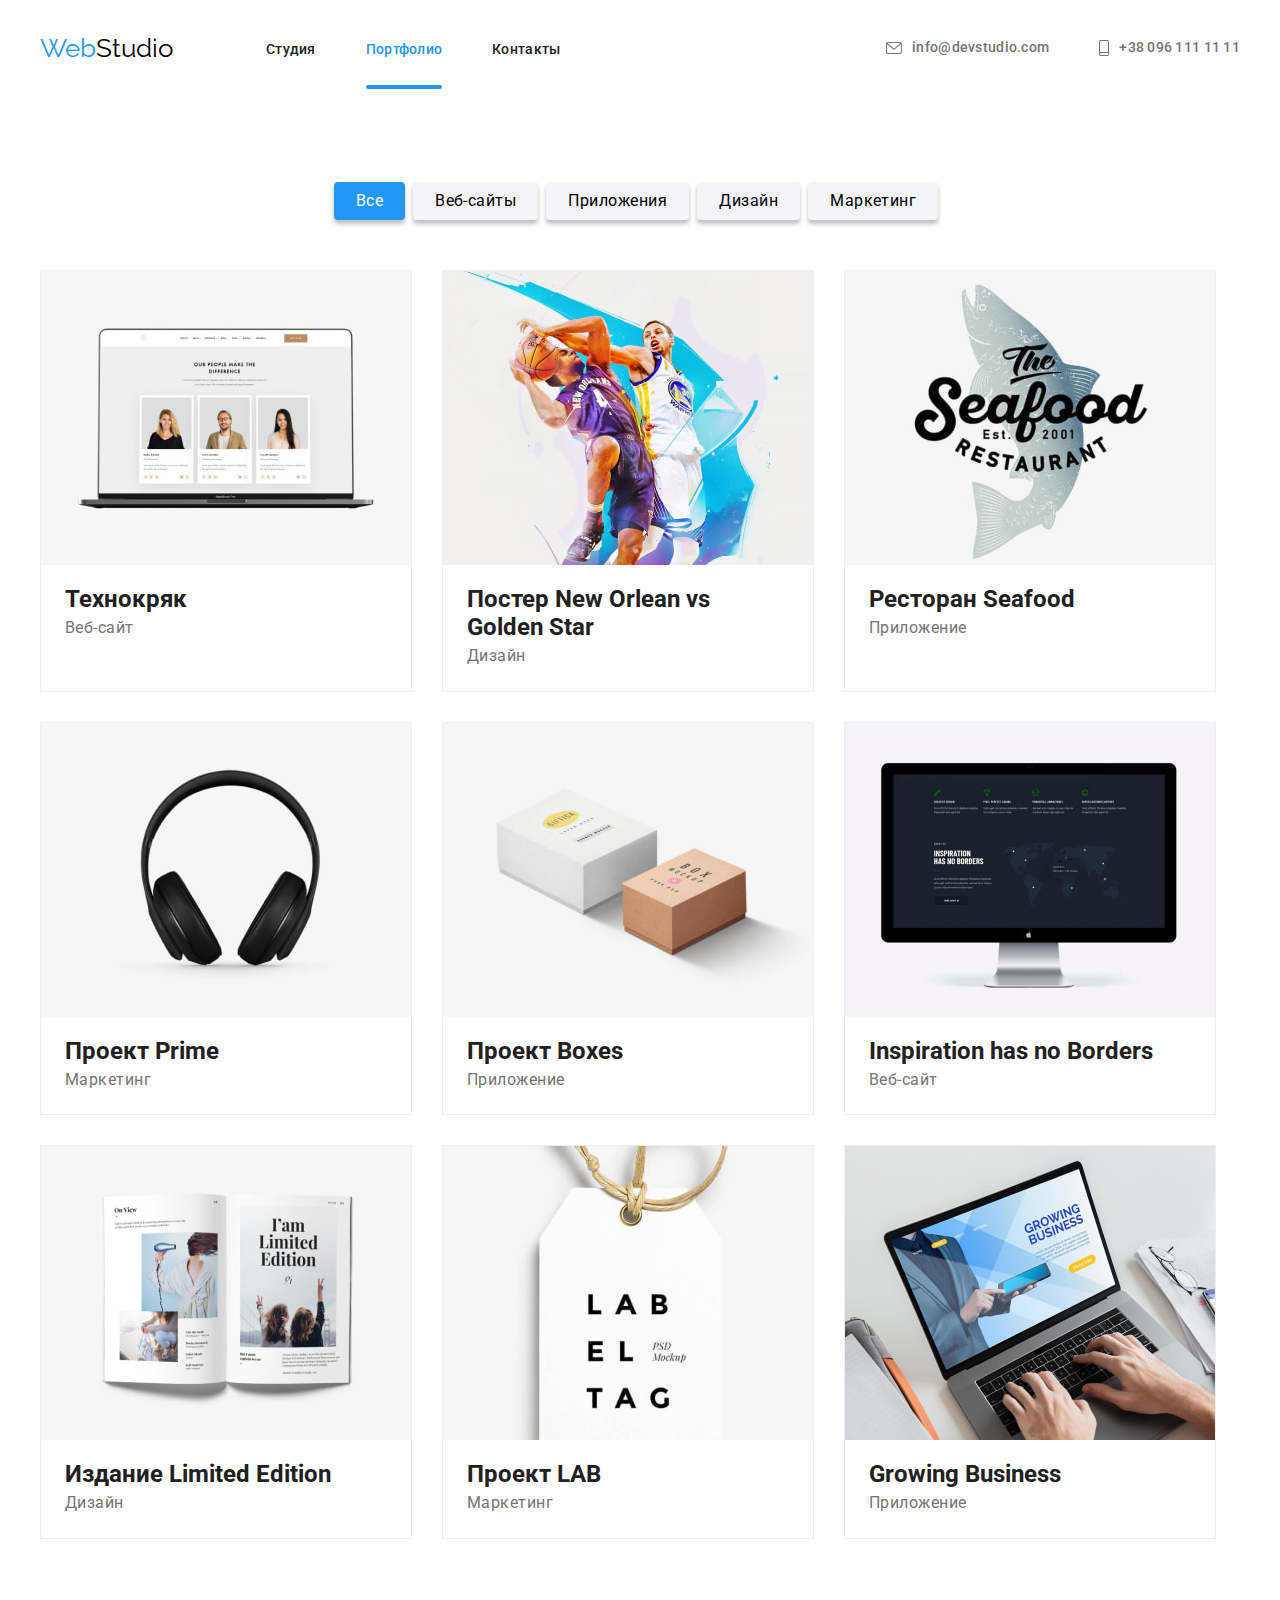
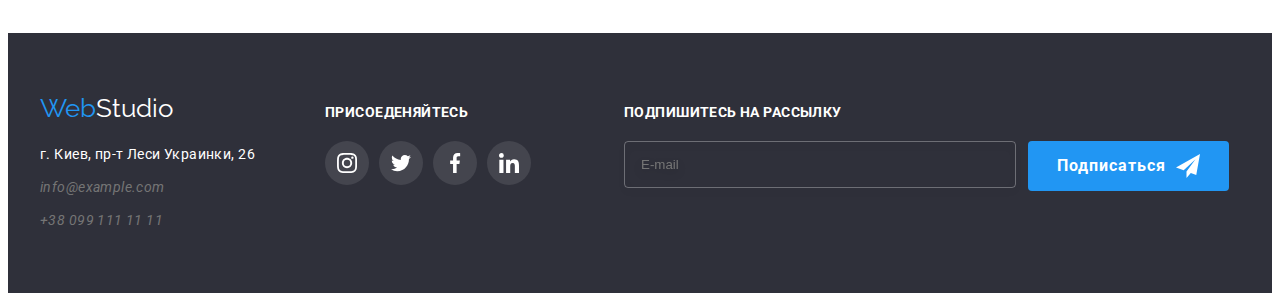
==== commit ef757622: "bem" ====
--- a/portfolio.html
+++ b/portfolio.html
@@ -34,7 +34,7 @@
               <a class="navigation__link" href="./index.html">Студия</a>
             </li>
             <li class="navigation__item">
-              <a class="navigation__link  active-page" href="./portfolio.html">Портфолио</a>
+              <a class="navigation__link  navigation__link--active-page" href="./portfolio.html">Портфолио</a>
             </li>
             <li class="navigation__item">
               <a class="navigation__link" href="">Контакты</a>
@@ -64,171 +64,171 @@
     </header>
     <!--Портфолио-->
     <main class="main-portfolio">
-      <section class="section-portfolio">
+      <section class="portfolio">
         <!--Прихований заголовок-->
-        <div class="container container-btn">
+        <div class="container">
           <h1 hidden>Проекти</h1>
-          <ul class="list-portfolio-btn">
-            <li class="item-btn">
-              <button class="menu-btn active" type="button">Все</button>
-            </li>
-            <li class="item-btn">
-              <button class="menu-btn" type="button">Веб-сайты</button>
-            </li>
-            <li class="item-btn">
-              <button class="menu-btn" type="button">Приложения</button>
-            </li>
-            <li class="item-btn">
-              <button class="menu-btn" type="button">Дизайн</button>
-            </li>
-            <li class="item-btn">
-              <button class="menu-btn" type="button">Маркетинг</button>
+          <ul class="portfolio__list-btn">
+            <li class="portfolio__item-btn">
+              <button class="btn portfolio__btn portfolio__btn--active" type="button">Все</button>
+            </li>
+            <li class="portfolio__item-btn">
+              <button class="btn portfolio__btn" type="button">Веб-сайты</button>
+            </li>
+            <li class="portfolio__item-btn">
+              <button class="btn portfolio__btn" type="button">Приложения</button>
+            </li>
+            <li class="portfolio__item-btn">
+              <button class="btn portfolio__btn" type="button">Дизайн</button>
+            </li>
+            <li class="portfolio__item-btn">
+              <button class="btn portfolio__btn" type="button">Маркетинг</button>
             </li>
           </ul>
         </div>
         <!--Проекти-->
         <div class="container">
-          <ul class="project-list">
-            <li class="project item-web">
-              <article class="card">
-                <div class="card-thumb">
-                   <img class="img-porfolio" src="./images/portfolio/img-1.jpg" alt="Ноутбук" width="370" height="294" />
-                   <div class="overlay">
-                    <p class="text-overlay">Ресурс предлагает комплексные предложения с разным уровнем функционала и сервисов. Все это позволит посетителю получить исчерпывающие сведения <br> о компании или частном лице.</p>
+          <ul class="project__list">
+            <li class="project__item">
+              <article class="project__card">
+                <div class="project__card-thumb">
+                   <img class="project__img" src="./images/portfolio/img-1.jpg" alt="Ноутбук" width="370" height="294" />
+                   <div class="project__overlay">
+                    <p class="project__text-overlay">Ресурс предлагает комплексные предложения с разным уровнем функционала и сервисов. Все это позволит посетителю получить исчерпывающие сведения <br> о компании или частном лице.</p>
                    </div>
                 </div>
-                <div class="card-content">
-                  <h2 class="title-project">Технокряк</h2>
-                <p class="project-text">Веб-сайт</p>
-                </div>
-              </article>
-            </li>
-            <li class="project item-design">
-              <article class="card">
-                <div class="card-thumb">
-                   <img class="img-porfolio" src="./images/portfolio/basket.jpg" alt="Баскетбол" width="370" height="294" />
-                   <div class="overlay">
-                    <p class="text-overlay">Ресурс предлагает комплексные предложения с разным уровнем функционала и сервисов. Все это позволит посетителю получить исчерпывающие сведения <br> о компании или частном лице.</p>
+                <div class="project__card-content">
+                  <h2 class="project__title">Технокряк</h2>
+                <p class="project__text">Веб-сайт</p>
+                </div>
+              </article>
+            </li>
+            <li class="project__item">
+              <article class="project__card">
+                <div class="project__card-thumb">
+                   <img class="project__img" src="./images/portfolio/basket.jpg" alt="Баскетбол" width="370" height="294" />
+                   <div class="project__overlay">
+                    <p class="project__text-overlay">Ресурс предлагает комплексные предложения с разным уровнем функционала и сервисов. Все это позволит посетителю получить исчерпывающие сведения <br> о компании или частном лице.</p>
                    </div>
                 </div>
-                <div class="card-content">
-                  <h2 class="title-project">
+                <div class="project__card-content">
+                  <h2 class="project__title">
                   Постер <span lang="en">New Orlean vs Golden Star</span>
                 </h2>
-                <p class="project-text">Дизайн</p>
-                </div>
-              </article>
-            </li>
-            <li class="project item-applications">
-              <article class="card">
-                <div class="card-thumb">
-                    <img class="img-porfolio" src="./images/portfolio/fish.jpg" alt="Риба" width="370" height="294" />
-                    <div class="overlay">
-                      <p class="text-overlay">Ресурс предлагает комплексные предложения с разным уровнем функционала и сервисов. Все это позволит посетителю получить исчерпывающие сведения <br> о компании или частном лице.</p>
+                <p class="project__text">Дизайн</p>
+                </div>
+              </article>
+            </li>
+            <li class="project__item">
+              <article class="project__card">
+                <div class="project__card-thumb">
+                    <img class="project__img" src="./images/portfolio/fish.jpg" alt="Риба" width="370" height="294" />
+                    <div class="project__overlay">
+                      <p class="project__text-overlay">Ресурс предлагает комплексные предложения с разным уровнем функционала и сервисов. Все это позволит посетителю получить исчерпывающие сведения <br> о компании или частном лице.</p>
                      </div>
 
                 </div>
-                <div class="card-content">
-                  <h2 class="title-project" lang="en">Ресторан Seafood</h2>
-                <p class="project-text">Приложение</p>
-                </div>
-              </article>
-            </li>
-            <li class="project item-marketing">
-              <article class="card">
-                <div class="card-thumb">
-                  <img class="img-porfolio"
+                <div class="project__card-content">
+                  <h2 class="project__title" lang="en">Ресторан Seafood</h2>
+                <p class="project__text">Приложение</p>
+                </div>
+              </article>
+            </li>
+            <li class="project__item">
+              <article class="project__card">
+                <div class="project__card-thumb">
+                  <img class="project__img"
                   src="./images/portfolio/headphone.jpg"
                   alt="Наушники"
                   width="370"
                   height="294"
                 />
-                <div class="overlay">
-                  <p class="text-overlay">Ресурс предлагает комплексные предложения с разным уровнем функционала и сервисов. Все это позволит посетителю получить исчерпывающие сведения <br> о компании или частном лице.</p>
+                <div class="project__overlay">
+                  <p class="project__text-overlay">Ресурс предлагает комплексные предложения с разным уровнем функционала и сервисов. Все это позволит посетителю получить исчерпывающие сведения <br> о компании или частном лице.</p>
                  </div>
                 </div>
-                <div class="card-content">
-                  <h2 class="title-project" lang="en">Проект Prime</h2>
-                <p class="project-text">Маркетинг</p>
-                </div>
-              </article>
-            </li>
-            <li class="project item-applications">
-              <article class="card">
-                <div class="card-thumb">
-                   <img class="img-porfolio" src="./images/portfolio/box.jpg" alt="Ящики" width="370" height="294" />
-                   <div class="overlay">
-                    <p class="text-overlay">Ресурс предлагает комплексные предложения с разным уровнем функционала и сервисов. Все это позволит посетителю получить исчерпывающие сведения <br> о компании или частном лице.</p>
+                <div class="project__card-content">
+                  <h2 class="project__title" lang="en">Проект Prime</h2>
+                <p class="project__text">Маркетинг</p>
+                </div>
+              </article>
+            </li>
+            <li class="project__item">
+              <article class="project__card">
+                <div class="project__card-thumb">
+                   <img class="project__img" src="./images/portfolio/box.jpg" alt="Ящики" width="370" height="294" />
+                   <div class="project__overlay">
+                    <p class="project__text-overlay">Ресурс предлагает комплексные предложения с разным уровнем функционала и сервисов. Все это позволит посетителю получить исчерпывающие сведения <br> о компании или частном лице.</p>
                    </div>
 
                 </div>
-                <div class="card-content">
-                  <h2 class="title-project" lang="en">Проект Boxes</h2>
-                <p class="project-text">Приложение</p>
-                </div>
-              </article>
-            </li>
-            <li class="project item-web">
-              <article class="card">
-               <div class="card-thumb">
-                  <img class="img-porfolio"
+                <div class="project__card-content">
+                  <h2 class="project__title" lang="en">Проект Boxes</h2>
+                <p class="project__text">Приложение</p>
+                </div>
+              </article>
+            </li>
+            <li class="project__item">
+              <article class="project__card">
+               <div class="project__card-thumb">
+                  <img class="project__img"
                   src="./images/portfolio/screen.jpg"
                   alt="Екран компьютера"
                   width="370"
                   height="294"
                 />
-                <div class="overlay">
-                  <p class="text-overlay">Ресурс предлагает комплексные предложения с разным уровнем функционала и сервисов. Все это позволит посетителю получить исчерпывающие сведения <br> о компании или частном лице.</p>
+                <div class="project__overlay">
+                  <p class="project__text-overlay">Ресурс предлагает комплексные предложения с разным уровнем функционала и сервисов. Все это позволит посетителю получить исчерпывающие сведения <br> о компании или частном лице.</p>
                  </div>
                </div>
-                <div class="card-content">
-                  <h2 class="title-project" lang="en">Inspiration has no Borders</h2>
-                <p class="project-text">Веб-сайт</p>
-                </div>
-              </article>
-            </li>
-            <li class="project item-design">
-              <article class="card">
-                <div class="card-thumb">
-                    <img class="img-porfolio" src="./images/portfolio/book.jpg" alt="Книжка" width="370" height="294" />
-                    <div class="overlay">
-                      <p class="text-overlay">Ресурс предлагает комплексные предложения с разным уровнем функционала и сервисов. Все это позволит посетителю получить исчерпывающие сведения <br> о компании или частном лице.</p>
+                <div class="project__card-content">
+                  <h2 class="project__title" lang="en">Inspiration has no Borders</h2>
+                <p class="project__text">Веб-сайт</p>
+                </div>
+              </article>
+            </li>
+            <li class="project__item">
+              <article class="project__card">
+                <div class="project__card-thumb">
+                    <img class="project__img" src="./images/portfolio/book.jpg" alt="Книжка" width="370" height="294" />
+                    <div class="project__overlay">
+                      <p class="project__text-overlay">Ресурс предлагает комплексные предложения с разным уровнем функционала и сервисов. Все это позволит посетителю получить исчерпывающие сведения <br> о компании или частном лице.</p>
                      </div>
 
                 </div>
-                <div class="card-content">
-                  <h2 class="title-project" lang="en">Издание Limited Edition</h2>
-                <p class="project-text">Дизайн</p>
-                </div>
-              </article>
-            </li>
-            <li class="project item-marketing">
-              <article class="card">
-                <div class="card-thumb">
-                    <img class="img-porfolio" src="./images/portfolio/label.jpg" alt="Бирка" width="370" height="294" />
-                    <div class="overlay">
-                      <p class="text-overlay">Ресурс предлагает комплексные предложения с разным уровнем функционала и сервисов. Все это позволит посетителю получить исчерпывающие сведения <br> о компании или частном лице.</p>
+                <div class="project__card-content">
+                  <h2 class="project__title" lang="en">Издание Limited Edition</h2>
+                <p class="project__text">Дизайн</p>
+                </div>
+              </article>
+            </li>
+            <li class="project__item">
+              <article class="project__card">
+                <div class="project__card-thumb">
+                    <img class="project__img" src="./images/portfolio/label.jpg" alt="Бирка" width="370" height="294" />
+                    <div class="project__overlay">
+                      <p class="project__text-overlay">Ресурс предлагает комплексные предложения с разным уровнем функционала и сервисов. Все это позволит посетителю получить исчерпывающие сведения <br> о компании или частном лице.</p>
                      </div>
 
                 </div>
-                <div class="card-content">
-                  <h2 class="title-project" lang="en">Проект LAB</h2>
-                <p class="project-text">Маркетинг</p>
-                </div>
-              </article>
-            </li>
-            <li class="project item-applications">
-              <article class="card">
-                <div class="card-thumb">
-                    <img class="img-porfolio" src="./images/portfolio/notebook.jpg" alt="Ноутбук" width="370" height="294" />
-                    <div class="overlay">
-                      <p class="text-overlay">Ресурс предлагает комплексные предложения с разным уровнем функционала и сервисов. Все это позволит посетителю получить исчерпывающие сведения <br> о компании или частном лице.</p>
+                <div class="project__card-content">
+                  <h2 class="project__title" lang="en">Проект LAB</h2>
+                <p class="project__text">Маркетинг</p>
+                </div>
+              </article>
+            </li>
+            <li class="project__item">
+              <article class="project__card">
+                <div class="project__card-thumb">
+                    <img class="project__img" src="./images/portfolio/notebook.jpg" alt="Ноутбук" width="370" height="294" />
+                    <div class="project__overlay">
+                      <p class="project__text-overlay">Ресурс предлагает комплексные предложения с разным уровнем функционала и сервисов. Все это позволит посетителю получить исчерпывающие сведения <br> о компании или частном лице.</p>
                      </div>
 
                 </div>
-                <div class="card-content">
-                  <h2 class="title-project" lang="en">Growing Business</h2>
-                <p class="project-text">Приложение</p>
+                <div class="project__card-content">
+                  <h2 class="project__title" lang="en">Growing Business</h2>
+                <p class="project__text">Приложение</p>
                 </div>
               </article>
             </li>
@@ -291,13 +291,13 @@
           </ul>
         </div>
         <form class="subscription">
-          <h3 class="join__title">ПОДПИШИТЕСЬ НА РАССЫЛКУ</h3>
+          <h3 class="subscription__title">ПОДПИШИТЕСЬ НА РАССЫЛКУ</h3>
           <div class="subscription__list">
-            <label class="label-footer">
-            <input class="input-mailing" type="email" placeholder="E-mail">
+            <label class="subscription__label">
+            <input class="subscription__input" type="email" placeholder="E-mail">
           </label>
-            <button class="foot-btn" type="submit">Подписаться
-              <svg class="icon-btnf" width="24" height="24">
+            <button class="subscription__btn" type="submit">Подписаться
+              <svg class="subscription__btn-icon" width="24" height="24">
                 <use href="./images/icon/sprite.svg#icon-foot"></use>
               </svg>
             </button>
--- a/css/styles.css
+++ b/css/styles.css
@@ -39,7 +39,6 @@
   margin-top: 0;
   margin-bottom: 0;
 }
-
 img {
   display: block;
   max-width: 100%;
@@ -56,7 +55,6 @@
   clip-path: inset(50%);
   margin: -1px;
 }
-
 .header__container {
   display: flex;
   align-items: center;
@@ -66,7 +64,6 @@
   padding-right: 15px;
   padding-left: 15px;
   margin: 0 auto;
-  /* outline: 1px solid red; */
 }
 .modul {
   padding: 94px 0;
@@ -107,10 +104,10 @@
   transition-duration: 250ms;
   transition-timing-function: cubic-bezier(0.4, 0, 0.2, 1);
 }
-.active-page {
+.navigation__link--active-page {
   color: var(--logo-cl);
 }
-.active-page::after {
+.navigation__link--active-page::after {
   position: absolute;
   bottom: 0;
   left: 0;
@@ -147,7 +144,7 @@
   fill: var(--grey-cl);
   margin-right: 10px;
 }
-.contacts__item {
+.contacts__item:not(:last-child) {
   margin-right: 50px;
 }
 
@@ -195,7 +192,7 @@
   margin-bottom: 30px;
   margin-right: auto;
 }
-.bc-hero {
+.hero--bc-image {
   background-image: linear-gradient(to right, rgba(47, 48, 58, 0.4), rgba(47, 48, 58, 0.4)),
     url(../images/bc/bc-home.svg);
   max-width: 1600px;
@@ -511,7 +508,6 @@
 }
 .work__list {
   display: flex;
-  /* padding-bottom: 94px; */
 }
 .work__item {
   position: relative;
@@ -565,7 +561,6 @@
   font-size: 16px;
   line-height: 1.16;
   margin-bottom: 10px;
-  /* padding: 30px 0 10px 0; */
 }
 .team__name-text {
   text-align: center;
@@ -573,7 +568,6 @@
   line-height: 1.18;
   color: var(--grey-cl);
   margin-bottom: 16px;
-  /* padding-bottom: 30px; */
 }
 .team__svg-icon {
   fill: var(--color-icon);
@@ -610,7 +604,6 @@
 .clients__title {
   text-align: center;
   font-size: 36px;
-  /* padding-top: 94px; */
   margin-bottom: 50px;
 }
 .clients__list {
@@ -748,10 +741,20 @@
   margin-left: 93px;
   padding-top: 12px;
 }
+.subscription__title {
+  font-style: var(--roboto-font);
+  font-weight: 700;
+  line-height: 1.14;
+  font-size: 14px;
+  color: var(--white-cl);
+  margin-bottom: 20px;
+  letter-spacing: 0.03em;
+}
+
 .subscription__list {
   display: flex;
 }
-.foot-btn {
+.subscription__btn {
   display: flex;
   align-items: center;
   flex-direction: row;
@@ -772,7 +775,7 @@
   transition-duration: 250ms;
   transition-timing-function: cubic-bezier(0.4, 0, 0.2, 1);
 }
-.input-mailing {
+.subscription__input {
   width: 358px;
   background-color: transparent;
   border: 1px solid rgba(255, 255, 255, 0.3);
@@ -782,34 +785,32 @@
   color: #ffffff;
   outline: transparent;
 }
-.icon-btnf {
+.subscription__btn-icon {
   fill: var(--white-cl);
   margin-left: 10px;
 }
 
 /*Портфоліо*/
-.section-portfolio {
+.portfolio {
   padding: 94px 0;
 }
 /* Кнопки */
-.section-portfolio .menu-btn.active {
+.portfolio__list-btn .portfolio__btn--active{
   color: var(--whiteF-cl);
   background-color: var(--logo-cl);
 }
-.container > .list-portfolio-btn {
-  display: flex;
-  align-items: center;
-  justify-content: center;
-  margin-bottom: 50px;
-  /* padding-top: 94px; */
-  /* padding-bottom: 50px; */
-}
-.menu-btn:hover,
-.menu-btn:focus {
+.portfolio__list-btn {
+  display: flex;
+  align-items: center;
+  justify-content: center;
+  padding-bottom: 50px;
+}
+.portfolio__btn:hover,
+.portfolio__btn:focus {
   background: var(--logo-cl);
   color: var(--whiteF-cl);
 }
-.menu-btn {
+.portfolio__btn {
   font-family: inherit;
   font-size: 16px;
   line-height: 1.6;
@@ -825,25 +826,20 @@
   transition-duration: 250ms;
   transition-timing-function: cubic-bezier(0.4, 0, 0.2, 1);
 }
-.item-btn {
+.portfolio__item-btn {
   margin-right: 8px;
 }
 /*Проекти*/
-.container > .project-list {
+.container > .project__list {
   display: flex;
   flex-wrap: wrap;
-  /* padding-bottom: 94px; */
   margin-left: calc(-1 * var(--card-prf));
   margin-top: calc(-1 * var(--card-prf));
 }
-.project {
+.project__item {
   margin-top: var(--card-prf);
   margin-left: var(--card-prf);
   flex-basis: calc(100% / 3 calc(-1 * var(--card-prf)));
-  /* margin-right: 30px;
-  margin-bottom: 30px; */
-  /* outline: 1px solid red; */
-  /* outline: 1px solid var(--border-project); */
   width: 370px;
   border: 1px solid var(--border-project);
 }
@@ -854,7 +850,7 @@
 margin-bottom: 0;
 } */
 
-.card-content {
+.project__card-content {
   padding: 20px 24px;
 }
 .title-project {
@@ -865,43 +861,39 @@
   color: var(--brand-color);
   margin-bottom: 4px;
 }
-.project-text {
+.project__text {
   font-size: 16px;
   line-height: 1.87;
   letter-spacing: 0.03em;
   color: var(--grey-cl);
 }
-.project {
+.project__item {
   transition-property: box-shadow;
   transition-duration: 250ms;
   transition-timing-function: cubic-bezier(0.4, 0, 0.2, 1);
 }
-.project:hover,
-.project:focus {
+.project__item:hover,
+.project__item:focus {
   cursor: pointer;
   box-shadow: 0 4px 4px var(--border-team);
 }
-.card-thumb {
-  /* outline: 1px solid red; */
+.project__card-thumb {
   position: relative;
   overflow: hidden;
 }
-.overlay {
+.project__overlay {
   position: absolute;
   top: 0;
   left: 0;
   width: 100%;
   height: 100%;
   background-color: var(--bc-prtf);
-  /* z-index: 100; */
-  /* transition: transform 250ms cubic-bezier(0.4, 0, 0.2, 1); */
   transform: translateY(100%);
   transition-property: transform;
   transition-duration: 250ms;
   transition-timing-function: cubic-bezier(0.4, 0, 0.2, 1);
 }
-.text-overlay {
-  /* padding: 63px 24px 63px 24px; */
+.project__text-overlay {
   padding-top: 63px;
   padding-left: 24px;
   padding-bottom: 63px;
@@ -913,8 +905,8 @@
   letter-spacing: 0.03em;
   color: var(--whiteF-cl);
 }
-.project:hover .overlay,
-.project:focus .overlay {
+.project__item:hover .project__overlay,
+.project__item:focus .project__overlay {
   transform: translateY(0);
 }
 
@@ -925,8 +917,8 @@
 .work__list,
 .team__list,
 .address__list,
-.list-portfolio-btn,
-.project-list,
+.portfolio__list-btn,
+.project__list,
 .team__social-list,
 .clients__item,
 .join__list {
@@ -935,9 +927,6 @@
   margin-bottom: 0;
   padding-left: 0;
 }
-.decx {
-  text-decoration: none;
-}
 .modal-closed:hover .icon-btn,
 .modal-closed:focus.icon-btn {
   fill: var(--logo-cl);
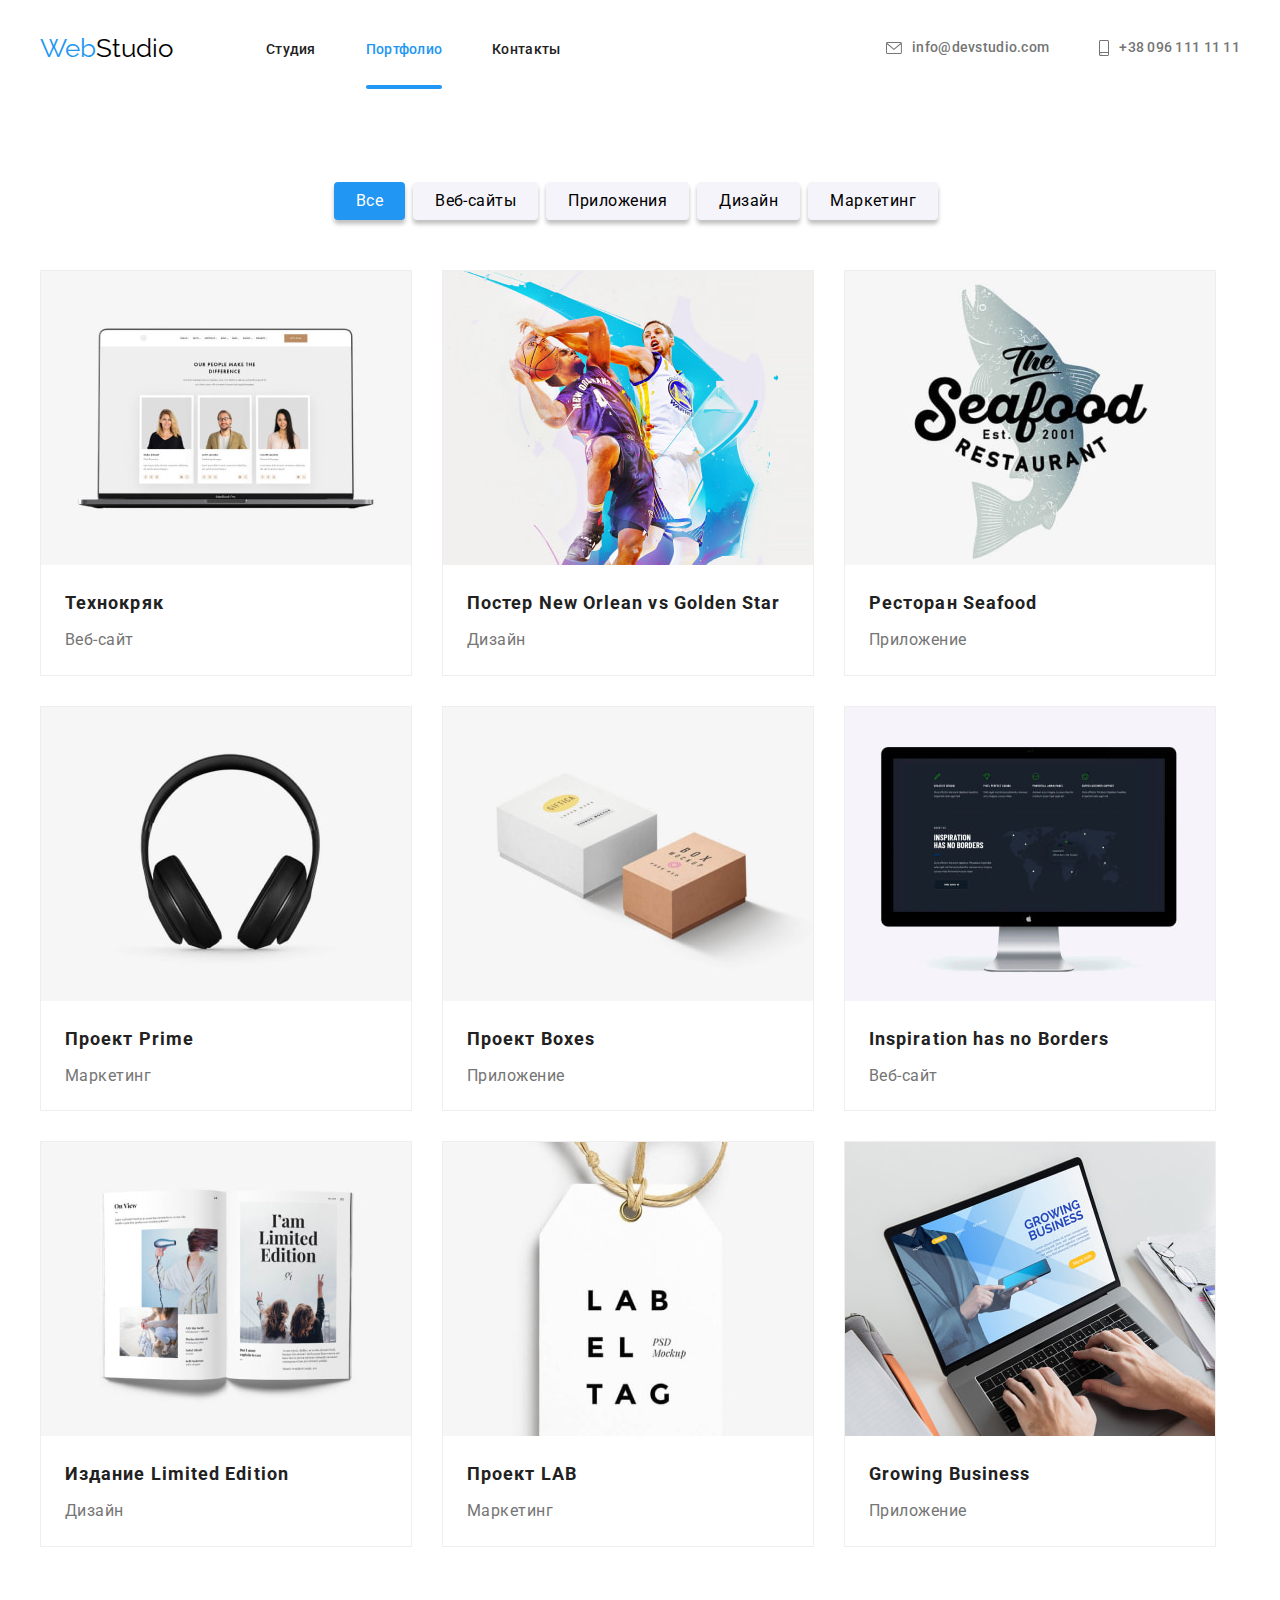
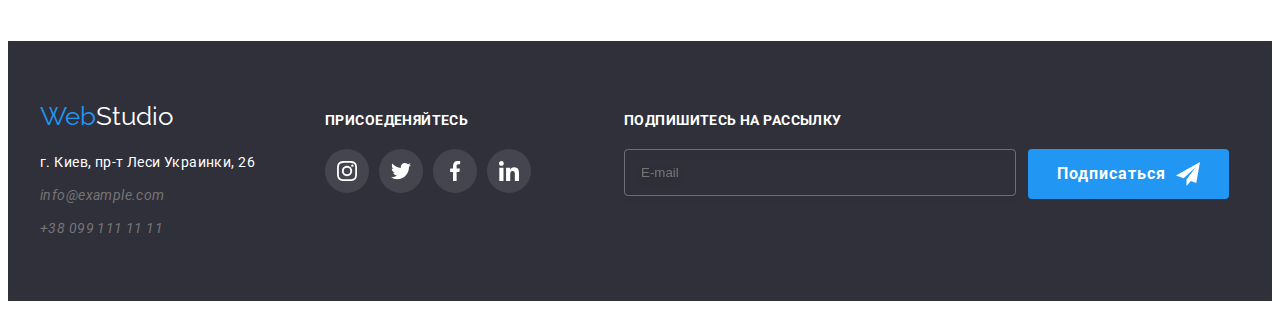
==== commit 907dad0e: "scss" ====
--- a/portfolio.html
+++ b/portfolio.html
@@ -17,11 +17,12 @@
       crossorigin="anonymous"
       referrerpolicy="no-referrer"
     />
-    <link rel="stylesheet" href="./css/styles.css" />
+    <link rel="stylesheet" href="./css/styles.css"/>
+    <link rel="stylesheet" href="./css/main.min.css"/>
     <title>Веб студия</title>
   </head>
 
-  <body class="porfolio">
+  <body>
     <!--Шапка-->
     <header class="header">
       <div class="container header__container">
@@ -64,7 +65,7 @@
     </header>
     <!--Портфолио-->
     <main class="main-portfolio">
-      <section class="portfolio">
+      <section class="section">
         <!--Прихований заголовок-->
         <div class="container">
           <h1 hidden>Проекти</h1>
@@ -88,7 +89,7 @@
         </div>
         <!--Проекти-->
         <div class="container">
-          <ul class="project__list">
+          <ul class="project__card-set">
             <li class="project__item">
               <article class="project__card">
                 <div class="project__card-thumb">
--- a/css/main.min.css
+++ b/css/main.min.css
@@ -0,0 +1,2 @@
+:root{--roboto-font: 'Roboto', sans-serif;--logo-font: 'Raleway', sans-serif;--brand-color: #212121;--logo-cl: #2196f3;--white-cl: #ffffff;--black-cl: #000000;--grey-cl: #757575;--bc-footcl: #2f303a;--btn-cl: #188ce8;--whiteF-cl: #ffffff;--btnbc: #f5f4fa;--bcteam: #f5f4fa;--backgroundteam: #f5f4fa;--color-line: #c4c4c4;--color-icon: #afb1b8;--border-team: rgba(0, 0, 0, 0.25);--border-project: #eeeeee;--border-header: #ececec;--clientc: #afb1b8;--bc-prtf: rgba(33, 150, 243, 0.9);--rgba-textarea: rgba(117, 117, 117, 0.5);--card-prf: 30px;--time-hover: 250ms cubic-bezier(0.4, 0, 0.2, 1)}.visually-hidden{position:absolute;white-space:nowrap;width:1px;height:1px;overflow:hidden;border:0;padding:0;clip:rect(0 0 0 0);-webkit-clip-path:inset(50%);clip-path:inset(50%);margin:-1px}body{font-family:var(--roboto-font);color:var(--brand-color);background:var(--white-cl)}h1,h2,h3,h4,h5,h6,p{margin-top:0;margin-bottom:0}img{display:block;max-width:100%}.navigation__list,.contacts,.specifics__list,.work__list,.team__list,.address__list,.portfolio__list-btn,.project__card-set,.team__social-list,.clients__item,.join__list{list-style-type:none;margin-top:0;margin-bottom:0;padding-left:0}.container{width:1200px;padding-right:15px;padding-left:15px;margin:0 auto}.section{padding:94px 0}.project__card-set{display:-webkit-box;display:-ms-flexbox;display:flex;-ms-flex-wrap:wrap;flex-wrap:wrap;margin-left:calc(-1 * var(--card-prf));margin-top:calc(-1 * var(--card-prf))}.project__item{margin-top:var(--card-prf);margin-left:var(--card-prf);-ms-flex-preferred-size:calc(100% / 3 calc(-1 * var(--card-prf)));flex-basis:calc(100% / 3 calc(-1 * var(--card-prf)));width:370px;border:1px solid var(--border-project)}.hero__btn{display:block;font-family:inherit;border-radius:4px;cursor:pointer;background:var(--logo-cl);font-style:normal;font-weight:700;font-size:16px;line-height:1.87;letter-spacing:0.06em;color:var(--whiteF-cl);margin-left:auto;margin-right:auto;padding:10px 32px;border:none;-webkit-transition-property:background-color;transition-property:background-color;-webkit-transition-duration:250ms;transition-duration:250ms;-webkit-transition-timing-function:cubic-bezier(0.4, 0, 0.2, 1);transition-timing-function:cubic-bezier(0.4, 0, 0.2, 1)}.hero__btn:hover{color:var(--whiteF-cl);background:var(--btn-cl)}.icon-btn{fill:var(--black-cl)}.modal-form__btn-modul{display:block;font-family:inherit;border-radius:4px;cursor:pointer;background:var(--logo-cl);font-style:normal;font-weight:700;font-size:16px;line-height:1.87;letter-spacing:0.06em;color:var(--whiteF-cl);margin-top:30px;margin-left:auto;margin-right:auto;padding:10px 55px;border:none;-webkit-box-shadow:0px 4px 4px var(--border-team);box-shadow:0px 4px 4px var(--border-team);-webkit-transition-property:background-color;transition-property:background-color;-webkit-transition-duration:250ms;transition-duration:250ms;-webkit-transition-timing-function:cubic-bezier(0.4, 0, 0.2, 1);transition-timing-function:cubic-bezier(0.4, 0, 0.2, 1)}.modal-form__btn-modul:hover{color:var(--whiteF-cl);background:var(--btn-cl)}.subscription__btn{display:-webkit-box;display:-ms-flexbox;display:flex;-webkit-box-align:center;-ms-flex-align:center;align-items:center;-webkit-box-orient:horizontal;-webkit-box-direction:normal;-ms-flex-direction:row;flex-direction:row;font-family:inherit;border-radius:4px;cursor:pointer;background:var(--logo-cl);font-style:normal;font-weight:700;font-size:16px;line-height:1.87;letter-spacing:0.06em;color:var(--whiteF-cl);padding:10px 29px;margin-left:12px;border:none;-webkit-transition-property:background-color;transition-property:background-color;-webkit-transition-duration:250ms;transition-duration:250ms;-webkit-transition-timing-function:cubic-bezier(0.4, 0, 0.2, 1);transition-timing-function:cubic-bezier(0.4, 0, 0.2, 1)}.subscription__btn-icon{fill:var(--white-cl);margin-left:10px}.portfolio__btn{font-family:inherit;font-size:16px;line-height:1.6;text-align:center;letter-spacing:0.03em;border-radius:4px;border:none;cursor:pointer;background:var(--btnbc);padding:6px 22px;-webkit-box-shadow:0px 4px 4px var(--border-team);box-shadow:0px 4px 4px var(--border-team);-webkit-transition-property:background-color color;transition-property:background-color color;-webkit-transition-duration:250ms;transition-duration:250ms;-webkit-transition-timing-function:cubic-bezier(0.4, 0, 0.2, 1);transition-timing-function:cubic-bezier(0.4, 0, 0.2, 1)}.portfolio__btn:hover,.portfolio__btn:focus{background:var(--logo-cl);color:var(--whiteF-cl)}.portfolio__list-btn .portfolio__btn--active{color:var(--whiteF-cl);background-color:var(--logo-cl)}.portfolio__list-btn{display:-webkit-box;display:-ms-flexbox;display:flex;-webkit-box-align:center;-ms-flex-align:center;align-items:center;-webkit-box-pack:center;-ms-flex-pack:center;justify-content:center;padding-bottom:50px}.portfolio__item-btn{margin-right:8px}.backdrop{width:100%;height:100%;position:fixed;top:0;left:0;background-color:rgba(0,0,0,0.25);z-index:10;-webkit-transition:opacity visibility;transition:opacity visibility;-webkit-transition-duration:250ms;transition-duration:250ms;-webkit-transition-timing-function:cubic-bezier(0.4, 0, 0.2, 1);transition-timing-function:cubic-bezier(0.4, 0, 0.2, 1)}.backdrop.is-hidden{opacity:0;pointer-events:none;visibility:hidden}.modal-windov{position:absolute;top:50%;left:50%;width:528px;background-color:var(--white-cl);border-radius:4px;-webkit-transform:translate(-50%, -50%);transform:translate(-50%, -50%);padding:40px}.btn__modal-closed{display:-webkit-box;display:-ms-flexbox;display:flex;-webkit-box-align:center;-ms-flex-align:center;align-items:center;-webkit-box-pack:center;-ms-flex-pack:center;justify-content:center;position:absolute;top:8px;right:8px;width:30px;height:30px;background:#ffffff;border:1px solid rgba(0,0,0,0.1);border-radius:50%;cursor:pointer;padding:0}.btn__modal-closed:hover .icon-btn,.btn__modal-closed:focus.icon-btn{fill:var(--logo-cl)}.modal-form__text{display:block;text-align:center;margin-bottom:12px;font-family:'Roboto';font-style:normal;font-weight:700;font-size:20px;line-height:1.15;text-align:center;letter-spacing:0.03em;color:#212121}.modal-form__icon{fill:var(--brand-color)}.modal-form__input{width:100%;height:40px;padding:11px;padding-left:42px;border:1px solid rgba(33,33,33,0.2);border-radius:4px;outline:transparent;-webkit-transition-property:border;transition-property:border;-webkit-transition-duration:250ms;transition-duration:250ms;-webkit-transition-timing-function:cubic-bezier(0.4, 0, 0.2, 1);transition-timing-function:cubic-bezier(0.4, 0, 0.2, 1)}.modal-form__input:hover,.modal-form__input:focus,.modal-form__textarea:hover,.modal-form__textarea:focus{border:1px solid var(--logo-cl)}.modal-form__label>.modal-form__icon{-webkit-transition-property:fill;transition-property:fill;-webkit-transition-duration:250ms;transition-duration:250ms;-webkit-transition-timing-function:cubic-bezier(0.4, 0, 0.2, 1);transition-timing-function:cubic-bezier(0.4, 0, 0.2, 1)}.modal-form__label:hover>.modal-form__icon{fill:var(--logo-cl)}.modal-form__input:focus+.modal-form__icon{fill:var(--logo-cl)}.modal-form__textarea{border:1px solid rgba(33,33,33,0.2);border-radius:4px;resize:none;width:100%;outline:transparent;padding:12px 16px;-webkit-transition-property:border;transition-property:border;-webkit-transition-duration:250ms;transition-duration:250ms;-webkit-transition-timing-function:cubic-bezier(0.4, 0, 0.2, 1);transition-timing-function:cubic-bezier(0.4, 0, 0.2, 1)}.modal-form__textarea::-webkit-input-placeholder{font-family:var(--roboto-font);font-size:14px;font-weight:400;font-size:14px;line-height:1.14;letter-spacing:0.01em;color:var(--rgba-textarea)}.modal-form__textarea:-ms-input-placeholder{font-family:var(--roboto-font);font-size:14px;font-weight:400;font-size:14px;line-height:1.14;letter-spacing:0.01em;color:var(--rgba-textarea)}.modal-form__textarea::-ms-input-placeholder{font-family:var(--roboto-font);font-size:14px;font-weight:400;font-size:14px;line-height:1.14;letter-spacing:0.01em;color:var(--rgba-textarea)}.modal-form__textarea::placeholder{font-family:var(--roboto-font);font-size:14px;font-weight:400;font-size:14px;line-height:1.14;letter-spacing:0.01em;color:var(--rgba-textarea)}.modal-form__labels{display:block;margin-bottom:20px}.modal-form__label-checkbox{display:-webkit-box;display:-ms-flexbox;display:flex;-webkit-box-align:center;-ms-flex-align:center;align-items:center;-webkit-box-pack:center;-ms-flex-pack:center;justify-content:center}.modal-form__link-modul{color:var(--logo-cl);-webkit-text-decoration-line:underline;text-decoration-line:underline;font-family:inherit;font-weight:400;font-size:14px;line-height:1.71;letter-spacing:0.03em}.modal-form__span{display:block;font-family:var(--roboto-font);font-weight:400;font-size:12px;line-height:1.16;letter-spacing:0.01em;color:var(--grey-cl);margin-bottom:4px}.modal-form__label{position:relative;display:block;margin-bottom:10px;color:var(--grey-cl)}.modal-form__icon{position:absolute;left:12px;bottom:11px}.modal-form__custom-checkbox{width:16px;height:15px;display:-webkit-box;display:-ms-flexbox;display:flex;-webkit-box-align:center;-ms-flex-align:center;align-items:center;-webkit-box-pack:center;-ms-flex-pack:center;justify-content:center;outline:2px solid var(--black-cl);outline-offset:-2px;border-radius:4px;-webkit-transition:background-color,outline 250ms cubic-bezier(0.4, 0, 0.2, 1);transition:background-color,outline 250ms cubic-bezier(0.4, 0, 0.2, 1);margin-right:7px}.modal-form__input-checkbox:checked+.modal-form__custom-checkbox{outline:var(--logo-cl);background-color:var(--logo-cl)}.modal-form__checkbox-icon{opacity:0;-webkit-transition:opacity 250ms cubic-bezier(0.4, 0, 0.2, 1);transition:opacity 250ms cubic-bezier(0.4, 0, 0.2, 1);fill:var(--whiteF-cl)}.modal-form__input-checkbox:checked+.modal-form__custom-checkbox .modal-form__checkbox-icon{opacity:1;fill:var(--whiteF-cl)}.modal-form__checkbox-form{font-family:inherit;font-weight:400;font-size:14px;line-height:1.71;letter-spacing:0.03em;color:var(--grey-cl)}.team__social-list{display:-webkit-box;display:-ms-flexbox;display:flex;-webkit-box-pack:center;-ms-flex-pack:center;justify-content:center;-webkit-box-align:center;-ms-flex-align:center;align-items:center}.team__social-item:not(:last-child){margin-right:10px}.team__social-link{display:-webkit-box;display:-ms-flexbox;display:flex;-webkit-box-pack:center;-ms-flex-pack:center;justify-content:center;-webkit-box-align:center;-ms-flex-align:center;align-items:center;width:44px;height:44px;background-color:var(--white-cl);border-radius:50%;-webkit-transition-property:color background-color;transition-property:color background-color;-webkit-transition-duration:250ms;transition-duration:250ms;-webkit-transition-timing-function:cubic-bezier(0.4, 0, 0.2, 1);transition-timing-function:cubic-bezier(0.4, 0, 0.2, 1)}.team__social-link:hover,.team__social-link:focus{background-color:var(--logo-cl)}.team__social-link:hover .team__svg-icon,.team__social-link:focus .team__svg-icon{fill:var(--white-cl)}.subscription{margin-left:93px;padding-top:12px}.subscription__title{font-style:var(--roboto-font);font-weight:700;line-height:1.14;font-size:14px;color:var(--white-cl);margin-bottom:20px;letter-spacing:0.03em}.subscription__list{display:-webkit-box;display:-ms-flexbox;display:flex}.subscription__input{width:358px;background-color:transparent;border:1px solid rgba(255,255,255,0.3);-webkit-filter:drop-shadow(0px 4px 4px rgba(0,0,0,0.15));filter:drop-shadow(0px 4px 4px rgba(0,0,0,0.15));border-radius:4px;padding:15px 16px;color:#ffffff;outline:transparent}.header__container{display:-webkit-box;display:-ms-flexbox;display:flex;-webkit-box-align:center;-ms-flex-align:center;align-items:center}.header__link-logo{font-family:var(--logo-font);font-size:26px;color:var(--logo-cl);margin-right:93px;padding-top:24px;padding-bottom:25px;text-decoration:none}.header__link-logo-span{font-family:var(--logo-font);font-size:26px;color:var(--black-cl)}.navigation__list{display:-webkit-box;display:-ms-flexbox;display:flex;-webkit-box-align:center;-ms-flex-align:center;align-items:center}.navigation__item{margin-right:50px}.navigation__link{position:relative;font-weight:500;font-size:14px;line-height:1.14;letter-spacing:0.02em;text-decoration:none;color:var(--brand-color);padding:32px 0;-webkit-transition-property:color;transition-property:color;-webkit-transition-duration:250ms;transition-duration:250ms;-webkit-transition-timing-function:cubic-bezier(0.4, 0, 0.2, 1);transition-timing-function:cubic-bezier(0.4, 0, 0.2, 1)}.navigation__link--active-page{color:var(--logo-cl)}.navigation__link--active-page::after{position:absolute;bottom:0;left:0;content:'';display:block;width:100%;height:4px;background:var(--logo-cl);border-radius:2px}.navigation__link::after:hover,.navigation__link::after:focus{position:absolute;bottom:0;left:0;content:'';display:block;width:100%;height:4px;background:var(--logo-cl);border-radius:2px}.navigation__link:hover,.navigation__link:focus{color:var(--logo-cl)}.contacts{display:-webkit-box;display:-ms-flexbox;display:flex;margin-left:auto;-webkit-box-align:center;-ms-flex-align:center;align-items:center}.contacts__icon{fill:var(--grey-cl);margin-right:10px}.contacts__item:not(:last-child){margin-right:50px}.contacts__link{display:-webkit-box;display:-ms-flexbox;display:flex;-webkit-box-align:center;-ms-flex-align:center;align-items:center;-webkit-box-pack:center;-ms-flex-pack:center;justify-content:center;font-family:var(--roboto-font);font-style:normal;font-weight:500;font-size:14px;line-height:1.14;letter-spacing:0.02em;text-decoration:none;color:var(--grey-cl);padding:32px 0;-webkit-transition-property:color;transition-property:color;-webkit-transition-duration:250ms;transition-duration:250ms;-webkit-transition-timing-function:cubic-bezier(0.4, 0, 0.2, 1);transition-timing-function:cubic-bezier(0.4, 0, 0.2, 1)}.contacts__link:hover,.contacts__link:focus{color:var(--logo-cl)}.contacts__link:hover .contacts__icon,.contacts__link:focus .contacts__icon{fill:var(--logo-cl)}.hero{background:var(--bc-footcl);padding:200px 0}.hero__title{max-width:650px;text-align:center;font-size:44px;line-height:1.36;text-transform:uppercase;color:var(--white-cl);margin-top:0;margin-left:auto;margin-bottom:30px;margin-right:auto}.hero--bc-image{background-image:-webkit-gradient(linear, left top, right top, from(rgba(47,48,58,0.4)), to(rgba(47,48,58,0.4))),url(../images/bc/bc-home.svg);background-image:linear-gradient(to right, rgba(47,48,58,0.4), rgba(47,48,58,0.4)),url(../images/bc/bc-home.svg);max-width:1600px;height:600px;margin-left:auto;margin-right:auto;background-repeat:no-repeat;background-position:center;background-size:cover}.specifics{padding-bottom:0}.specifics__icon-container{display:-webkit-box;display:-ms-flexbox;display:flex;-webkit-box-pack:center;-ms-flex-pack:center;justify-content:center;-webkit-box-align:center;-ms-flex-align:center;align-items:center;background:var(--bcteam);border-radius:4px;width:270px;height:120px;margin-bottom:30px}.specifics__list{display:-webkit-box;display:-ms-flexbox;display:flex;-webkit-box-align:center;-ms-flex-align:center;align-items:center;width:1170px;margin:0 auto;padding-left:0}.specifics__item{max-width:270px;margin-right:30px}.specifics__item:last-child{margin-right:0}.specifics__title{font-weight:700;font-size:14px;line-height:1.14;letter-spacing:0.03em;text-transform:uppercase;margin-bottom:10px}.specifics__text{font-size:14px;line-height:1.71;letter-spacing:0.03em;color:var(--grey-cl)}.work__title{text-align:center;margin-top:0;margin-bottom:50px;font-size:36px}.work__list{display:-webkit-box;display:-ms-flexbox;display:flex}.work__item{position:relative;margin-right:30px}.work__item:last-child{margin-right:0}.work__text{position:absolute;width:100%;bottom:0;left:0;font-family:var(--roboto-font);font-weight:700;font-size:14px;line-height:1.17;text-align:center;padding:27px 82px;color:var(--whiteF-cl);background-color:rgba(47,48,58,0.8);letter-spacing:0.03em}.team{background-color:var(--bcteam)}.team__title{text-align:center;font-size:36px;margin-bottom:50px}.team__list{display:-webkit-box;display:-ms-flexbox;display:flex}.team__item{margin-right:30px;background-color:var(--white-cl);border-radius:4px;-webkit-box-shadow:0 4px 4px var(--border-team);box-shadow:0 4px 4px var(--border-team)}.team__item:last-child{margin-right:0}.team__name{padding:30px 0}.team__name-title{text-align:center;font-weight:500;font-size:16px;line-height:1.16;margin-bottom:10px}.team__name-text{text-align:center;font-size:16px;line-height:1.18;color:var(--grey-cl);margin-bottom:16px}.team__svg-icon{fill:var(--color-icon)}.clients__title{text-align:center;font-size:36px;margin-bottom:50px}.clients__list{display:-webkit-box;display:-ms-flexbox;display:flex;-webkit-box-pack:center;-ms-flex-pack:center;justify-content:center;-webkit-box-align:center;-ms-flex-align:center;align-items:center}.clients__icon{fill:var(--clientc)}.clients__item{width:170px;height:92px;display:-webkit-box;display:-ms-flexbox;display:flex;-webkit-box-pack:center;-ms-flex-pack:center;justify-content:center;-webkit-box-align:center;-ms-flex-align:center;align-items:center;border:1px solid var(--clientc);border-radius:4px;-webkit-transition-property:border;transition-property:border;-webkit-transition-duration:250ms;transition-duration:250ms;-webkit-transition-timing-function:cubic-bezier(0.4, 0, 0.2, 1);transition-timing-function:cubic-bezier(0.4, 0, 0.2, 1)}.clients__item:not(:last-child){margin-right:30px}.clients__item:hover,.clients__item:focus{border:1px solid var(--logo-cl);cursor:pointer}.clients__item:hover .clients__icon,.clients__item:focus .clients__icon{fill:var(--logo-cl);-webkit-transition-property:fill;transition-property:fill;-webkit-transition-duration:250ms;transition-duration:250ms;-webkit-transition-timing-function:cubic-bezier(0.4, 0, 0.2, 1);transition-timing-function:cubic-bezier(0.4, 0, 0.2, 1)}.footer__logo{color:var(--logo-cl);padding-bottom:20px;text-decoration:none;font-family:var(--logo-font);font-size:26px;text-decoration:none}.footer__logo-span{color:var(--white-cl)}.footer{background-color:var(--bc-footcl);padding-top:60px;padding-bottom:60px}.address__list{padding-top:20px}.address__item{margin-bottom:9px}.address__text{font-weight:400;font-size:14px;line-height:1.71;letter-spacing:0.03em;color:var(--white-cl);font-style:normal}.address__link{font-weight:400;font-size:14px;line-height:1.71;letter-spacing:0.03em;text-decoration:none;color:var(--grey-cl);-webkit-transition-property:color;transition-property:color;-webkit-transition-duration:250ms;transition-duration:250ms;-webkit-transition-timing-function:cubic-bezier(0.4, 0, 0.2, 1);transition-timing-function:cubic-bezier(0.4, 0, 0.2, 1)}.address__link:hover,.address__link:focus{color:var(--logo-cl)}.join{display:inline-block;width:206px;margin-left:70px;padding-top:12px}.join__title{font-style:var(--roboto-font);font-weight:700;line-height:1.14;font-size:14px;color:var(--white-cl);margin-bottom:20px;letter-spacing:0.03em}.join__list{display:-webkit-box;display:-ms-flexbox;display:flex;-webkit-box-pack:center;-ms-flex-pack:center;justify-content:center;-webkit-box-align:center;-ms-flex-align:center;align-items:center}.join__link{width:44px;height:44px;display:-webkit-box;display:-ms-flexbox;display:flex;-webkit-box-pack:center;-ms-flex-pack:center;justify-content:center;-webkit-box-align:center;-ms-flex-align:center;align-items:center;border-radius:50%;background-color:rgba(255,255,255,0.1);-webkit-transition-property:background-color;transition-property:background-color;-webkit-transition-duration:250ms;transition-duration:250ms;-webkit-transition-timing-function:cubic-bezier(0.4, 0, 0.2, 1);transition-timing-function:cubic-bezier(0.4, 0, 0.2, 1)}.join__item:not(:last-child){margin-right:10px}.join__link:hover,.join__link:focus{background-color:var(--logo-cl)}.join__icon{fill:var(--white-cl)}.container--flex{display:-webkit-box;display:-ms-flexbox;display:flex}.project__card-content{padding:20px 24px}.project__title{font-weight:700;font-size:18px;line-height:2;letter-spacing:0.06em;color:var(--brand-color);margin-bottom:4px}.project__text{font-size:16px;line-height:1.87;letter-spacing:0.03em;color:var(--grey-cl)}.project__item{-webkit-transition-property:-webkit-box-shadow;transition-property:-webkit-box-shadow;transition-property:box-shadow;transition-property:box-shadow, -webkit-box-shadow;-webkit-transition-duration:250ms;transition-duration:250ms;-webkit-transition-timing-function:cubic-bezier(0.4, 0, 0.2, 1);transition-timing-function:cubic-bezier(0.4, 0, 0.2, 1)}.project__item:hover,.project__item:focus{cursor:pointer;-webkit-box-shadow:0 4px 4px var(--border-team);box-shadow:0 4px 4px var(--border-team)}.project__card-thumb{position:relative;overflow:hidden}.project__overlay{position:absolute;top:0;left:0;width:100%;height:100%;background-color:var(--bc-prtf);-webkit-transform:translateY(100%);transform:translateY(100%);-webkit-transition-property:-webkit-transform;transition-property:-webkit-transform;transition-property:transform;transition-property:transform, -webkit-transform;-webkit-transition-duration:250ms;transition-duration:250ms;-webkit-transition-timing-function:cubic-bezier(0.4, 0, 0.2, 1);transition-timing-function:cubic-bezier(0.4, 0, 0.2, 1)}.project__text-overlay{padding-top:63px;padding-left:24px;padding-bottom:63px;padding-right:24px;text-align:left;font-family:var(--roboto-font);font-weight:400;line-height:1.5;letter-spacing:0.03em;color:var(--whiteF-cl)}.project__item:hover .project__overlay,.project__item:focus .project__overlay{-webkit-transform:translateY(0);transform:translateY(0)}
+/*# sourceMappingURL=main.min.css.map */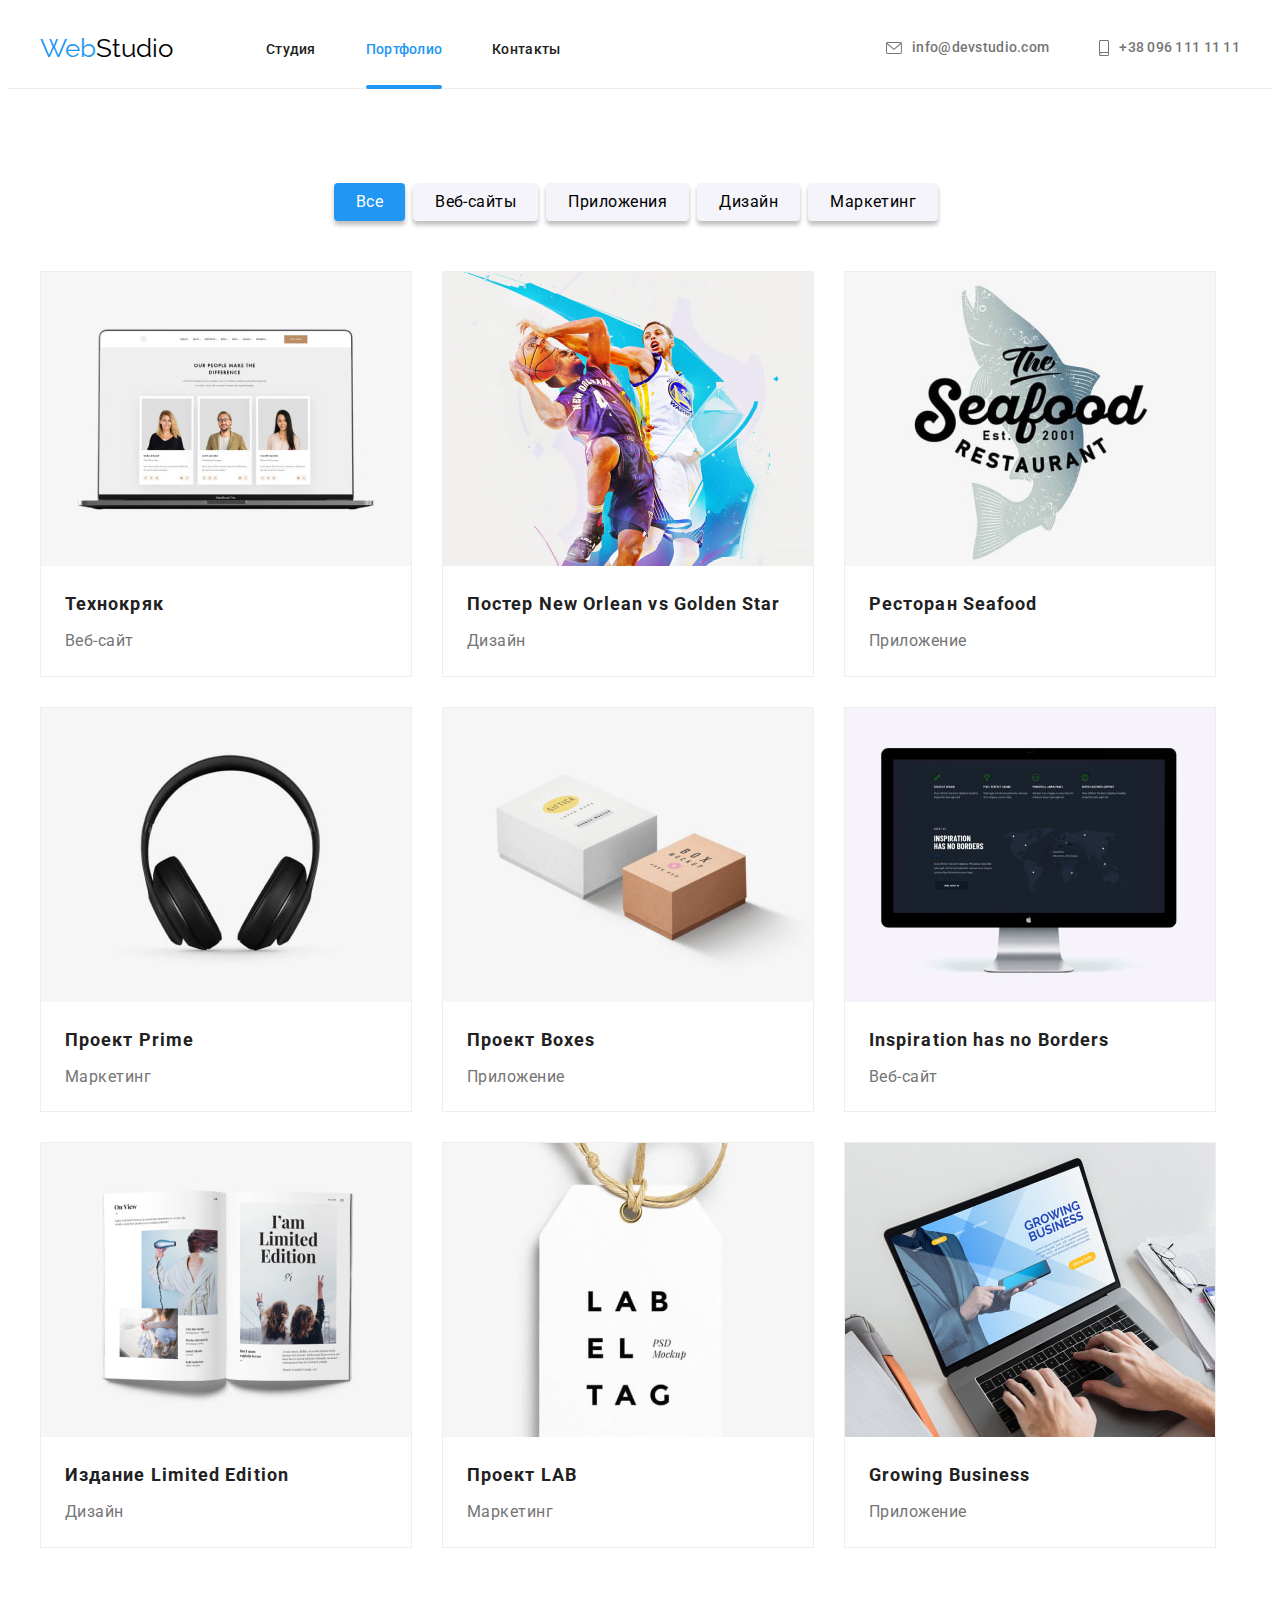
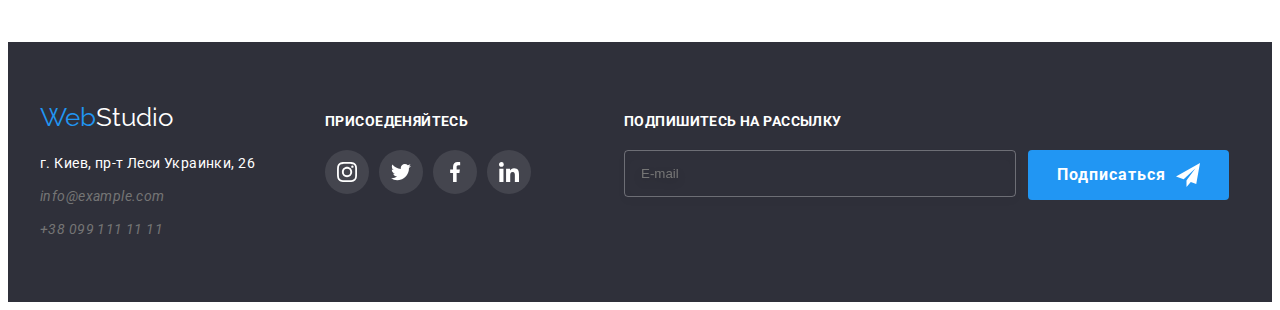
==== commit 4dad917a: "mistakes BEM" ====
--- a/portfolio.html
+++ b/portfolio.html
@@ -24,7 +24,7 @@
 
   <body>
     <!--Шапка-->
-    <header class="header">
+    <header class="header header--active-page">
       <div class="container header__container">
         <a class="header__link-logo" href="./index.html" lang="en">
           Web<span class="header__link-logo-span">Studio</span></a
@@ -65,7 +65,7 @@
     </header>
     <!--Портфолио-->
     <main class="main-portfolio">
-      <section class="section">
+      <section class="section portfolio">
         <!--Прихований заголовок-->
         <div class="container">
           <h1 hidden>Проекти</h1>
@@ -88,7 +88,7 @@
           </ul>
         </div>
         <!--Проекти-->
-        <div class="container">
+        <div class="container project">
           <ul class="project__card-set">
             <li class="project__item">
               <article class="project__card">
--- a/css/main.min.css
+++ b/css/main.min.css
@@ -1,2 +1,2 @@
-:root{--roboto-font: 'Roboto', sans-serif;--logo-font: 'Raleway', sans-serif;--brand-color: #212121;--logo-cl: #2196f3;--white-cl: #ffffff;--black-cl: #000000;--grey-cl: #757575;--bc-footcl: #2f303a;--btn-cl: #188ce8;--whiteF-cl: #ffffff;--btnbc: #f5f4fa;--bcteam: #f5f4fa;--backgroundteam: #f5f4fa;--color-line: #c4c4c4;--color-icon: #afb1b8;--border-team: rgba(0, 0, 0, 0.25);--border-project: #eeeeee;--border-header: #ececec;--clientc: #afb1b8;--bc-prtf: rgba(33, 150, 243, 0.9);--rgba-textarea: rgba(117, 117, 117, 0.5);--card-prf: 30px;--time-hover: 250ms cubic-bezier(0.4, 0, 0.2, 1)}.visually-hidden{position:absolute;white-space:nowrap;width:1px;height:1px;overflow:hidden;border:0;padding:0;clip:rect(0 0 0 0);-webkit-clip-path:inset(50%);clip-path:inset(50%);margin:-1px}body{font-family:var(--roboto-font);color:var(--brand-color);background:var(--white-cl)}h1,h2,h3,h4,h5,h6,p{margin-top:0;margin-bottom:0}img{display:block;max-width:100%}.navigation__list,.contacts,.specifics__list,.work__list,.team__list,.address__list,.portfolio__list-btn,.project__card-set,.team__social-list,.clients__item,.join__list{list-style-type:none;margin-top:0;margin-bottom:0;padding-left:0}.container{width:1200px;padding-right:15px;padding-left:15px;margin:0 auto}.section{padding:94px 0}.project__card-set{display:-webkit-box;display:-ms-flexbox;display:flex;-ms-flex-wrap:wrap;flex-wrap:wrap;margin-left:calc(-1 * var(--card-prf));margin-top:calc(-1 * var(--card-prf))}.project__item{margin-top:var(--card-prf);margin-left:var(--card-prf);-ms-flex-preferred-size:calc(100% / 3 calc(-1 * var(--card-prf)));flex-basis:calc(100% / 3 calc(-1 * var(--card-prf)));width:370px;border:1px solid var(--border-project)}.hero__btn{display:block;font-family:inherit;border-radius:4px;cursor:pointer;background:var(--logo-cl);font-style:normal;font-weight:700;font-size:16px;line-height:1.87;letter-spacing:0.06em;color:var(--whiteF-cl);margin-left:auto;margin-right:auto;padding:10px 32px;border:none;-webkit-transition-property:background-color;transition-property:background-color;-webkit-transition-duration:250ms;transition-duration:250ms;-webkit-transition-timing-function:cubic-bezier(0.4, 0, 0.2, 1);transition-timing-function:cubic-bezier(0.4, 0, 0.2, 1)}.hero__btn:hover{color:var(--whiteF-cl);background:var(--btn-cl)}.icon-btn{fill:var(--black-cl)}.modal-form__btn-modul{display:block;font-family:inherit;border-radius:4px;cursor:pointer;background:var(--logo-cl);font-style:normal;font-weight:700;font-size:16px;line-height:1.87;letter-spacing:0.06em;color:var(--whiteF-cl);margin-top:30px;margin-left:auto;margin-right:auto;padding:10px 55px;border:none;-webkit-box-shadow:0px 4px 4px var(--border-team);box-shadow:0px 4px 4px var(--border-team);-webkit-transition-property:background-color;transition-property:background-color;-webkit-transition-duration:250ms;transition-duration:250ms;-webkit-transition-timing-function:cubic-bezier(0.4, 0, 0.2, 1);transition-timing-function:cubic-bezier(0.4, 0, 0.2, 1)}.modal-form__btn-modul:hover{color:var(--whiteF-cl);background:var(--btn-cl)}.subscription__btn{display:-webkit-box;display:-ms-flexbox;display:flex;-webkit-box-align:center;-ms-flex-align:center;align-items:center;-webkit-box-orient:horizontal;-webkit-box-direction:normal;-ms-flex-direction:row;flex-direction:row;font-family:inherit;border-radius:4px;cursor:pointer;background:var(--logo-cl);font-style:normal;font-weight:700;font-size:16px;line-height:1.87;letter-spacing:0.06em;color:var(--whiteF-cl);padding:10px 29px;margin-left:12px;border:none;-webkit-transition-property:background-color;transition-property:background-color;-webkit-transition-duration:250ms;transition-duration:250ms;-webkit-transition-timing-function:cubic-bezier(0.4, 0, 0.2, 1);transition-timing-function:cubic-bezier(0.4, 0, 0.2, 1)}.subscription__btn-icon{fill:var(--white-cl);margin-left:10px}.portfolio__btn{font-family:inherit;font-size:16px;line-height:1.6;text-align:center;letter-spacing:0.03em;border-radius:4px;border:none;cursor:pointer;background:var(--btnbc);padding:6px 22px;-webkit-box-shadow:0px 4px 4px var(--border-team);box-shadow:0px 4px 4px var(--border-team);-webkit-transition-property:background-color color;transition-property:background-color color;-webkit-transition-duration:250ms;transition-duration:250ms;-webkit-transition-timing-function:cubic-bezier(0.4, 0, 0.2, 1);transition-timing-function:cubic-bezier(0.4, 0, 0.2, 1)}.portfolio__btn:hover,.portfolio__btn:focus{background:var(--logo-cl);color:var(--whiteF-cl)}.portfolio__list-btn .portfolio__btn--active{color:var(--whiteF-cl);background-color:var(--logo-cl)}.portfolio__list-btn{display:-webkit-box;display:-ms-flexbox;display:flex;-webkit-box-align:center;-ms-flex-align:center;align-items:center;-webkit-box-pack:center;-ms-flex-pack:center;justify-content:center;padding-bottom:50px}.portfolio__item-btn{margin-right:8px}.backdrop{width:100%;height:100%;position:fixed;top:0;left:0;background-color:rgba(0,0,0,0.25);z-index:10;-webkit-transition:opacity visibility;transition:opacity visibility;-webkit-transition-duration:250ms;transition-duration:250ms;-webkit-transition-timing-function:cubic-bezier(0.4, 0, 0.2, 1);transition-timing-function:cubic-bezier(0.4, 0, 0.2, 1)}.backdrop.is-hidden{opacity:0;pointer-events:none;visibility:hidden}.modal-windov{position:absolute;top:50%;left:50%;width:528px;background-color:var(--white-cl);border-radius:4px;-webkit-transform:translate(-50%, -50%);transform:translate(-50%, -50%);padding:40px}.btn__modal-closed{display:-webkit-box;display:-ms-flexbox;display:flex;-webkit-box-align:center;-ms-flex-align:center;align-items:center;-webkit-box-pack:center;-ms-flex-pack:center;justify-content:center;position:absolute;top:8px;right:8px;width:30px;height:30px;background:#ffffff;border:1px solid rgba(0,0,0,0.1);border-radius:50%;cursor:pointer;padding:0}.btn__modal-closed:hover .icon-btn,.btn__modal-closed:focus.icon-btn{fill:var(--logo-cl)}.modal-form__text{display:block;text-align:center;margin-bottom:12px;font-family:'Roboto';font-style:normal;font-weight:700;font-size:20px;line-height:1.15;text-align:center;letter-spacing:0.03em;color:#212121}.modal-form__icon{fill:var(--brand-color)}.modal-form__input{width:100%;height:40px;padding:11px;padding-left:42px;border:1px solid rgba(33,33,33,0.2);border-radius:4px;outline:transparent;-webkit-transition-property:border;transition-property:border;-webkit-transition-duration:250ms;transition-duration:250ms;-webkit-transition-timing-function:cubic-bezier(0.4, 0, 0.2, 1);transition-timing-function:cubic-bezier(0.4, 0, 0.2, 1)}.modal-form__input:hover,.modal-form__input:focus,.modal-form__textarea:hover,.modal-form__textarea:focus{border:1px solid var(--logo-cl)}.modal-form__label>.modal-form__icon{-webkit-transition-property:fill;transition-property:fill;-webkit-transition-duration:250ms;transition-duration:250ms;-webkit-transition-timing-function:cubic-bezier(0.4, 0, 0.2, 1);transition-timing-function:cubic-bezier(0.4, 0, 0.2, 1)}.modal-form__label:hover>.modal-form__icon{fill:var(--logo-cl)}.modal-form__input:focus+.modal-form__icon{fill:var(--logo-cl)}.modal-form__textarea{border:1px solid rgba(33,33,33,0.2);border-radius:4px;resize:none;width:100%;outline:transparent;padding:12px 16px;-webkit-transition-property:border;transition-property:border;-webkit-transition-duration:250ms;transition-duration:250ms;-webkit-transition-timing-function:cubic-bezier(0.4, 0, 0.2, 1);transition-timing-function:cubic-bezier(0.4, 0, 0.2, 1)}.modal-form__textarea::-webkit-input-placeholder{font-family:var(--roboto-font);font-size:14px;font-weight:400;font-size:14px;line-height:1.14;letter-spacing:0.01em;color:var(--rgba-textarea)}.modal-form__textarea:-ms-input-placeholder{font-family:var(--roboto-font);font-size:14px;font-weight:400;font-size:14px;line-height:1.14;letter-spacing:0.01em;color:var(--rgba-textarea)}.modal-form__textarea::-ms-input-placeholder{font-family:var(--roboto-font);font-size:14px;font-weight:400;font-size:14px;line-height:1.14;letter-spacing:0.01em;color:var(--rgba-textarea)}.modal-form__textarea::placeholder{font-family:var(--roboto-font);font-size:14px;font-weight:400;font-size:14px;line-height:1.14;letter-spacing:0.01em;color:var(--rgba-textarea)}.modal-form__labels{display:block;margin-bottom:20px}.modal-form__label-checkbox{display:-webkit-box;display:-ms-flexbox;display:flex;-webkit-box-align:center;-ms-flex-align:center;align-items:center;-webkit-box-pack:center;-ms-flex-pack:center;justify-content:center}.modal-form__link-modul{color:var(--logo-cl);-webkit-text-decoration-line:underline;text-decoration-line:underline;font-family:inherit;font-weight:400;font-size:14px;line-height:1.71;letter-spacing:0.03em}.modal-form__span{display:block;font-family:var(--roboto-font);font-weight:400;font-size:12px;line-height:1.16;letter-spacing:0.01em;color:var(--grey-cl);margin-bottom:4px}.modal-form__label{position:relative;display:block;margin-bottom:10px;color:var(--grey-cl)}.modal-form__icon{position:absolute;left:12px;bottom:11px}.modal-form__custom-checkbox{width:16px;height:15px;display:-webkit-box;display:-ms-flexbox;display:flex;-webkit-box-align:center;-ms-flex-align:center;align-items:center;-webkit-box-pack:center;-ms-flex-pack:center;justify-content:center;outline:2px solid var(--black-cl);outline-offset:-2px;border-radius:4px;-webkit-transition:background-color,outline 250ms cubic-bezier(0.4, 0, 0.2, 1);transition:background-color,outline 250ms cubic-bezier(0.4, 0, 0.2, 1);margin-right:7px}.modal-form__input-checkbox:checked+.modal-form__custom-checkbox{outline:var(--logo-cl);background-color:var(--logo-cl)}.modal-form__checkbox-icon{opacity:0;-webkit-transition:opacity 250ms cubic-bezier(0.4, 0, 0.2, 1);transition:opacity 250ms cubic-bezier(0.4, 0, 0.2, 1);fill:var(--whiteF-cl)}.modal-form__input-checkbox:checked+.modal-form__custom-checkbox .modal-form__checkbox-icon{opacity:1;fill:var(--whiteF-cl)}.modal-form__checkbox-form{font-family:inherit;font-weight:400;font-size:14px;line-height:1.71;letter-spacing:0.03em;color:var(--grey-cl)}.team__social-list{display:-webkit-box;display:-ms-flexbox;display:flex;-webkit-box-pack:center;-ms-flex-pack:center;justify-content:center;-webkit-box-align:center;-ms-flex-align:center;align-items:center}.team__social-item:not(:last-child){margin-right:10px}.team__social-link{display:-webkit-box;display:-ms-flexbox;display:flex;-webkit-box-pack:center;-ms-flex-pack:center;justify-content:center;-webkit-box-align:center;-ms-flex-align:center;align-items:center;width:44px;height:44px;background-color:var(--white-cl);border-radius:50%;-webkit-transition-property:color background-color;transition-property:color background-color;-webkit-transition-duration:250ms;transition-duration:250ms;-webkit-transition-timing-function:cubic-bezier(0.4, 0, 0.2, 1);transition-timing-function:cubic-bezier(0.4, 0, 0.2, 1)}.team__social-link:hover,.team__social-link:focus{background-color:var(--logo-cl)}.team__social-link:hover .team__svg-icon,.team__social-link:focus .team__svg-icon{fill:var(--white-cl)}.subscription{margin-left:93px;padding-top:12px}.subscription__title{font-style:var(--roboto-font);font-weight:700;line-height:1.14;font-size:14px;color:var(--white-cl);margin-bottom:20px;letter-spacing:0.03em}.subscription__list{display:-webkit-box;display:-ms-flexbox;display:flex}.subscription__input{width:358px;background-color:transparent;border:1px solid rgba(255,255,255,0.3);-webkit-filter:drop-shadow(0px 4px 4px rgba(0,0,0,0.15));filter:drop-shadow(0px 4px 4px rgba(0,0,0,0.15));border-radius:4px;padding:15px 16px;color:#ffffff;outline:transparent}.header__container{display:-webkit-box;display:-ms-flexbox;display:flex;-webkit-box-align:center;-ms-flex-align:center;align-items:center}.header__link-logo{font-family:var(--logo-font);font-size:26px;color:var(--logo-cl);margin-right:93px;padding-top:24px;padding-bottom:25px;text-decoration:none}.header__link-logo-span{font-family:var(--logo-font);font-size:26px;color:var(--black-cl)}.navigation__list{display:-webkit-box;display:-ms-flexbox;display:flex;-webkit-box-align:center;-ms-flex-align:center;align-items:center}.navigation__item{margin-right:50px}.navigation__link{position:relative;font-weight:500;font-size:14px;line-height:1.14;letter-spacing:0.02em;text-decoration:none;color:var(--brand-color);padding:32px 0;-webkit-transition-property:color;transition-property:color;-webkit-transition-duration:250ms;transition-duration:250ms;-webkit-transition-timing-function:cubic-bezier(0.4, 0, 0.2, 1);transition-timing-function:cubic-bezier(0.4, 0, 0.2, 1)}.navigation__link--active-page{color:var(--logo-cl)}.navigation__link--active-page::after{position:absolute;bottom:0;left:0;content:'';display:block;width:100%;height:4px;background:var(--logo-cl);border-radius:2px}.navigation__link::after:hover,.navigation__link::after:focus{position:absolute;bottom:0;left:0;content:'';display:block;width:100%;height:4px;background:var(--logo-cl);border-radius:2px}.navigation__link:hover,.navigation__link:focus{color:var(--logo-cl)}.contacts{display:-webkit-box;display:-ms-flexbox;display:flex;margin-left:auto;-webkit-box-align:center;-ms-flex-align:center;align-items:center}.contacts__icon{fill:var(--grey-cl);margin-right:10px}.contacts__item:not(:last-child){margin-right:50px}.contacts__link{display:-webkit-box;display:-ms-flexbox;display:flex;-webkit-box-align:center;-ms-flex-align:center;align-items:center;-webkit-box-pack:center;-ms-flex-pack:center;justify-content:center;font-family:var(--roboto-font);font-style:normal;font-weight:500;font-size:14px;line-height:1.14;letter-spacing:0.02em;text-decoration:none;color:var(--grey-cl);padding:32px 0;-webkit-transition-property:color;transition-property:color;-webkit-transition-duration:250ms;transition-duration:250ms;-webkit-transition-timing-function:cubic-bezier(0.4, 0, 0.2, 1);transition-timing-function:cubic-bezier(0.4, 0, 0.2, 1)}.contacts__link:hover,.contacts__link:focus{color:var(--logo-cl)}.contacts__link:hover .contacts__icon,.contacts__link:focus .contacts__icon{fill:var(--logo-cl)}.hero{background:var(--bc-footcl);padding:200px 0}.hero__title{max-width:650px;text-align:center;font-size:44px;line-height:1.36;text-transform:uppercase;color:var(--white-cl);margin-top:0;margin-left:auto;margin-bottom:30px;margin-right:auto}.hero--bc-image{background-image:-webkit-gradient(linear, left top, right top, from(rgba(47,48,58,0.4)), to(rgba(47,48,58,0.4))),url(../images/bc/bc-home.svg);background-image:linear-gradient(to right, rgba(47,48,58,0.4), rgba(47,48,58,0.4)),url(../images/bc/bc-home.svg);max-width:1600px;height:600px;margin-left:auto;margin-right:auto;background-repeat:no-repeat;background-position:center;background-size:cover}.specifics{padding-bottom:0}.specifics__icon-container{display:-webkit-box;display:-ms-flexbox;display:flex;-webkit-box-pack:center;-ms-flex-pack:center;justify-content:center;-webkit-box-align:center;-ms-flex-align:center;align-items:center;background:var(--bcteam);border-radius:4px;width:270px;height:120px;margin-bottom:30px}.specifics__list{display:-webkit-box;display:-ms-flexbox;display:flex;-webkit-box-align:center;-ms-flex-align:center;align-items:center;width:1170px;margin:0 auto;padding-left:0}.specifics__item{max-width:270px;margin-right:30px}.specifics__item:last-child{margin-right:0}.specifics__title{font-weight:700;font-size:14px;line-height:1.14;letter-spacing:0.03em;text-transform:uppercase;margin-bottom:10px}.specifics__text{font-size:14px;line-height:1.71;letter-spacing:0.03em;color:var(--grey-cl)}.work__title{text-align:center;margin-top:0;margin-bottom:50px;font-size:36px}.work__list{display:-webkit-box;display:-ms-flexbox;display:flex}.work__item{position:relative;margin-right:30px}.work__item:last-child{margin-right:0}.work__text{position:absolute;width:100%;bottom:0;left:0;font-family:var(--roboto-font);font-weight:700;font-size:14px;line-height:1.17;text-align:center;padding:27px 82px;color:var(--whiteF-cl);background-color:rgba(47,48,58,0.8);letter-spacing:0.03em}.team{background-color:var(--bcteam)}.team__title{text-align:center;font-size:36px;margin-bottom:50px}.team__list{display:-webkit-box;display:-ms-flexbox;display:flex}.team__item{margin-right:30px;background-color:var(--white-cl);border-radius:4px;-webkit-box-shadow:0 4px 4px var(--border-team);box-shadow:0 4px 4px var(--border-team)}.team__item:last-child{margin-right:0}.team__name{padding:30px 0}.team__name-title{text-align:center;font-weight:500;font-size:16px;line-height:1.16;margin-bottom:10px}.team__name-text{text-align:center;font-size:16px;line-height:1.18;color:var(--grey-cl);margin-bottom:16px}.team__svg-icon{fill:var(--color-icon)}.clients__title{text-align:center;font-size:36px;margin-bottom:50px}.clients__list{display:-webkit-box;display:-ms-flexbox;display:flex;-webkit-box-pack:center;-ms-flex-pack:center;justify-content:center;-webkit-box-align:center;-ms-flex-align:center;align-items:center}.clients__icon{fill:var(--clientc)}.clients__item{width:170px;height:92px;display:-webkit-box;display:-ms-flexbox;display:flex;-webkit-box-pack:center;-ms-flex-pack:center;justify-content:center;-webkit-box-align:center;-ms-flex-align:center;align-items:center;border:1px solid var(--clientc);border-radius:4px;-webkit-transition-property:border;transition-property:border;-webkit-transition-duration:250ms;transition-duration:250ms;-webkit-transition-timing-function:cubic-bezier(0.4, 0, 0.2, 1);transition-timing-function:cubic-bezier(0.4, 0, 0.2, 1)}.clients__item:not(:last-child){margin-right:30px}.clients__item:hover,.clients__item:focus{border:1px solid var(--logo-cl);cursor:pointer}.clients__item:hover .clients__icon,.clients__item:focus .clients__icon{fill:var(--logo-cl);-webkit-transition-property:fill;transition-property:fill;-webkit-transition-duration:250ms;transition-duration:250ms;-webkit-transition-timing-function:cubic-bezier(0.4, 0, 0.2, 1);transition-timing-function:cubic-bezier(0.4, 0, 0.2, 1)}.footer__logo{color:var(--logo-cl);padding-bottom:20px;text-decoration:none;font-family:var(--logo-font);font-size:26px;text-decoration:none}.footer__logo-span{color:var(--white-cl)}.footer{background-color:var(--bc-footcl);padding-top:60px;padding-bottom:60px}.address__list{padding-top:20px}.address__item{margin-bottom:9px}.address__text{font-weight:400;font-size:14px;line-height:1.71;letter-spacing:0.03em;color:var(--white-cl);font-style:normal}.address__link{font-weight:400;font-size:14px;line-height:1.71;letter-spacing:0.03em;text-decoration:none;color:var(--grey-cl);-webkit-transition-property:color;transition-property:color;-webkit-transition-duration:250ms;transition-duration:250ms;-webkit-transition-timing-function:cubic-bezier(0.4, 0, 0.2, 1);transition-timing-function:cubic-bezier(0.4, 0, 0.2, 1)}.address__link:hover,.address__link:focus{color:var(--logo-cl)}.join{display:inline-block;width:206px;margin-left:70px;padding-top:12px}.join__title{font-style:var(--roboto-font);font-weight:700;line-height:1.14;font-size:14px;color:var(--white-cl);margin-bottom:20px;letter-spacing:0.03em}.join__list{display:-webkit-box;display:-ms-flexbox;display:flex;-webkit-box-pack:center;-ms-flex-pack:center;justify-content:center;-webkit-box-align:center;-ms-flex-align:center;align-items:center}.join__link{width:44px;height:44px;display:-webkit-box;display:-ms-flexbox;display:flex;-webkit-box-pack:center;-ms-flex-pack:center;justify-content:center;-webkit-box-align:center;-ms-flex-align:center;align-items:center;border-radius:50%;background-color:rgba(255,255,255,0.1);-webkit-transition-property:background-color;transition-property:background-color;-webkit-transition-duration:250ms;transition-duration:250ms;-webkit-transition-timing-function:cubic-bezier(0.4, 0, 0.2, 1);transition-timing-function:cubic-bezier(0.4, 0, 0.2, 1)}.join__item:not(:last-child){margin-right:10px}.join__link:hover,.join__link:focus{background-color:var(--logo-cl)}.join__icon{fill:var(--white-cl)}.container--flex{display:-webkit-box;display:-ms-flexbox;display:flex}.project__card-content{padding:20px 24px}.project__title{font-weight:700;font-size:18px;line-height:2;letter-spacing:0.06em;color:var(--brand-color);margin-bottom:4px}.project__text{font-size:16px;line-height:1.87;letter-spacing:0.03em;color:var(--grey-cl)}.project__item{-webkit-transition-property:-webkit-box-shadow;transition-property:-webkit-box-shadow;transition-property:box-shadow;transition-property:box-shadow, -webkit-box-shadow;-webkit-transition-duration:250ms;transition-duration:250ms;-webkit-transition-timing-function:cubic-bezier(0.4, 0, 0.2, 1);transition-timing-function:cubic-bezier(0.4, 0, 0.2, 1)}.project__item:hover,.project__item:focus{cursor:pointer;-webkit-box-shadow:0 4px 4px var(--border-team);box-shadow:0 4px 4px var(--border-team)}.project__card-thumb{position:relative;overflow:hidden}.project__overlay{position:absolute;top:0;left:0;width:100%;height:100%;background-color:var(--bc-prtf);-webkit-transform:translateY(100%);transform:translateY(100%);-webkit-transition-property:-webkit-transform;transition-property:-webkit-transform;transition-property:transform;transition-property:transform, -webkit-transform;-webkit-transition-duration:250ms;transition-duration:250ms;-webkit-transition-timing-function:cubic-bezier(0.4, 0, 0.2, 1);transition-timing-function:cubic-bezier(0.4, 0, 0.2, 1)}.project__text-overlay{padding-top:63px;padding-left:24px;padding-bottom:63px;padding-right:24px;text-align:left;font-family:var(--roboto-font);font-weight:400;line-height:1.5;letter-spacing:0.03em;color:var(--whiteF-cl)}.project__item:hover .project__overlay,.project__item:focus .project__overlay{-webkit-transform:translateY(0);transform:translateY(0)}
+:root{--roboto-font: 'Roboto', sans-serif;--logo-font: 'Raleway', sans-serif;--brand-color: #212121;--logo-cl: #2196f3;--white-cl: #ffffff;--black-cl: #000000;--grey-cl: #757575;--bc-footcl: #2f303a;--btn-cl: #188ce8;--whiteF-cl: #ffffff;--btnbc: #f5f4fa;--bcteam: #f5f4fa;--backgroundteam: #f5f4fa;--color-line: #c4c4c4;--color-icon: #afb1b8;--border-team: rgba(0, 0, 0, 0.25);--border-project: #eeeeee;--border-header: #ececec;--clientc: #afb1b8;--bc-prtf: rgba(33, 150, 243, 0.9);--rgba-textarea: rgba(117, 117, 117, 0.5);--card-prf: 30px;--time-hover: 250ms cubic-bezier(0.4, 0, 0.2, 1)}.visually-hidden{position:absolute;white-space:nowrap;width:1px;height:1px;overflow:hidden;border:0;padding:0;clip:rect(0 0 0 0);-webkit-clip-path:inset(50%);clip-path:inset(50%);margin:-1px}body{font-family:var(--roboto-font);color:var(--brand-color);background:var(--white-cl)}h1,h2,h3,h4,h5,h6,p{margin-top:0;margin-bottom:0}img{display:block;max-width:100%}.navigation__list,.contacts,.specifics__list,.work__list,.team__list,.address__list,.portfolio__list-btn,.project__card-set,.team__social-list,.clients__item,.join__list{list-style-type:none;margin-top:0;margin-bottom:0;padding-left:0}.container{width:1200px;padding-right:15px;padding-left:15px;margin:0 auto}.section{padding:94px 0}.container--flex{display:-webkit-box;display:-ms-flexbox;display:flex}.project__card-set{display:-webkit-box;display:-ms-flexbox;display:flex;-ms-flex-wrap:wrap;flex-wrap:wrap;margin-left:calc(-1 * var(--card-prf));margin-top:calc(-1 * var(--card-prf))}.project__item{margin-top:var(--card-prf);margin-left:var(--card-prf);-ms-flex-preferred-size:calc(100% / 3 calc(-1 * var(--card-prf)));flex-basis:calc(100% / 3 calc(-1 * var(--card-prf)));width:370px;border:1px solid var(--border-project)}.hero__btn{display:block;font-family:inherit;border-radius:4px;cursor:pointer;background:var(--logo-cl);font-style:normal;font-weight:700;font-size:16px;line-height:1.87;letter-spacing:0.06em;color:var(--whiteF-cl);margin-left:auto;margin-right:auto;padding:10px 32px;border:none;-webkit-transition-property:background-color;transition-property:background-color;-webkit-transition-duration:250ms;transition-duration:250ms;-webkit-transition-timing-function:cubic-bezier(0.4, 0, 0.2, 1);transition-timing-function:cubic-bezier(0.4, 0, 0.2, 1)}.hero__btn:hover{color:var(--whiteF-cl);background:var(--btn-cl)}.icon-btn{fill:var(--black-cl)}.modal-form__btn-modul{display:block;font-family:inherit;border-radius:4px;cursor:pointer;background:var(--logo-cl);font-style:normal;font-weight:700;font-size:16px;line-height:1.87;letter-spacing:0.06em;color:var(--whiteF-cl);margin-top:30px;margin-left:auto;margin-right:auto;padding:10px 55px;border:none;-webkit-box-shadow:0px 4px 4px var(--border-team);box-shadow:0px 4px 4px var(--border-team);-webkit-transition-property:background-color;transition-property:background-color;-webkit-transition-duration:250ms;transition-duration:250ms;-webkit-transition-timing-function:cubic-bezier(0.4, 0, 0.2, 1);transition-timing-function:cubic-bezier(0.4, 0, 0.2, 1)}.modal-form__btn-modul:hover{color:var(--whiteF-cl);background:var(--btn-cl)}.subscription__btn{display:-webkit-box;display:-ms-flexbox;display:flex;-webkit-box-align:center;-ms-flex-align:center;align-items:center;-webkit-box-orient:horizontal;-webkit-box-direction:normal;-ms-flex-direction:row;flex-direction:row;font-family:inherit;border-radius:4px;cursor:pointer;background:var(--logo-cl);font-style:normal;font-weight:700;font-size:16px;line-height:1.87;letter-spacing:0.06em;color:var(--whiteF-cl);padding:10px 29px;margin-left:12px;border:none;-webkit-transition-property:background-color;transition-property:background-color;-webkit-transition-duration:250ms;transition-duration:250ms;-webkit-transition-timing-function:cubic-bezier(0.4, 0, 0.2, 1);transition-timing-function:cubic-bezier(0.4, 0, 0.2, 1)}.subscription__btn-icon{fill:var(--white-cl);margin-left:10px}.portfolio__btn{font-family:inherit;font-size:16px;line-height:1.6;text-align:center;letter-spacing:0.03em;border-radius:4px;border:none;cursor:pointer;background:var(--btnbc);padding:6px 22px;-webkit-box-shadow:0px 4px 4px var(--border-team);box-shadow:0px 4px 4px var(--border-team);-webkit-transition-property:background-color color;transition-property:background-color color;-webkit-transition-duration:250ms;transition-duration:250ms;-webkit-transition-timing-function:cubic-bezier(0.4, 0, 0.2, 1);transition-timing-function:cubic-bezier(0.4, 0, 0.2, 1)}.portfolio__btn:hover,.portfolio__btn:focus{background:var(--logo-cl);color:var(--whiteF-cl)}.portfolio__list-btn .portfolio__btn--active{color:var(--whiteF-cl);background-color:var(--logo-cl)}.portfolio__list-btn{display:-webkit-box;display:-ms-flexbox;display:flex;-webkit-box-align:center;-ms-flex-align:center;align-items:center;-webkit-box-pack:center;-ms-flex-pack:center;justify-content:center;padding-bottom:50px}.portfolio__item-btn{margin-right:8px}.backdrop{width:100%;height:100%;position:fixed;top:0;left:0;background-color:rgba(0,0,0,0.25);z-index:10;-webkit-transition:opacity visibility;transition:opacity visibility;-webkit-transition-duration:250ms;transition-duration:250ms;-webkit-transition-timing-function:cubic-bezier(0.4, 0, 0.2, 1);transition-timing-function:cubic-bezier(0.4, 0, 0.2, 1)}.backdrop.is-hidden{opacity:0;pointer-events:none;visibility:hidden}.modal-windov{position:absolute;top:50%;left:50%;width:528px;background-color:var(--white-cl);border-radius:4px;-webkit-transform:translate(-50%, -50%);transform:translate(-50%, -50%);padding:40px}.hero__modal-window-btn{display:-webkit-box;display:-ms-flexbox;display:flex;-webkit-box-align:center;-ms-flex-align:center;align-items:center;-webkit-box-pack:center;-ms-flex-pack:center;justify-content:center;position:absolute;top:8px;right:8px;width:30px;height:30px;background:#ffffff;border:1px solid rgba(0,0,0,0.1);border-radius:50%;cursor:pointer;padding:0}.hero__modal-window-btn:hover .icon-btn,.hero__modal-window-btn:focus.icon-btn{fill:var(--logo-cl)}.modal-form__text{display:block;text-align:center;margin-bottom:12px;font-family:'Roboto';font-style:normal;font-weight:700;font-size:20px;line-height:1.15;text-align:center;letter-spacing:0.03em;color:#212121}.modal-form__icon{fill:var(--brand-color)}.modal-form__label:hover>.modal-form__icon{fill:var(--logo-cl)}.modal-form__input:focus+.modal-form__icon{fill:var(--logo-cl)}.modal-form__input{width:100%;height:40px;padding:11px;padding-left:42px;border:1px solid rgba(33,33,33,0.2);border-radius:4px;outline:transparent;-webkit-transition-property:border;transition-property:border;-webkit-transition-duration:250ms;transition-duration:250ms;-webkit-transition-timing-function:cubic-bezier(0.4, 0, 0.2, 1);transition-timing-function:cubic-bezier(0.4, 0, 0.2, 1)}.modal-form__input:hover,.modal-form__input:focus{border:1px solid var(--logo-cl)}.modal-form__label>.modal-form__icon{-webkit-transition-property:fill;transition-property:fill;-webkit-transition-duration:250ms;transition-duration:250ms;-webkit-transition-timing-function:cubic-bezier(0.4, 0, 0.2, 1);transition-timing-function:cubic-bezier(0.4, 0, 0.2, 1)}.modal-form__textarea{border:1px solid rgba(33,33,33,0.2);border-radius:4px;resize:none;width:100%;outline:transparent;padding:12px 16px;-webkit-transition-property:border;transition-property:border;-webkit-transition-duration:250ms;transition-duration:250ms;-webkit-transition-timing-function:cubic-bezier(0.4, 0, 0.2, 1);transition-timing-function:cubic-bezier(0.4, 0, 0.2, 1)}.modal-form__textarea:hover,.modal-form__textarea:focus{border:1px solid var(--logo-cl)}.modal-form__textarea::-webkit-input-placeholder{font-family:var(--roboto-font);font-size:14px;font-weight:400;font-size:14px;line-height:1.14;letter-spacing:0.01em;color:var(--rgba-textarea)}.modal-form__textarea:-ms-input-placeholder{font-family:var(--roboto-font);font-size:14px;font-weight:400;font-size:14px;line-height:1.14;letter-spacing:0.01em;color:var(--rgba-textarea)}.modal-form__textarea::-ms-input-placeholder{font-family:var(--roboto-font);font-size:14px;font-weight:400;font-size:14px;line-height:1.14;letter-spacing:0.01em;color:var(--rgba-textarea)}.modal-form__textarea::placeholder{font-family:var(--roboto-font);font-size:14px;font-weight:400;font-size:14px;line-height:1.14;letter-spacing:0.01em;color:var(--rgba-textarea)}.modal-form__labels{display:block;margin-bottom:20px}.modal-form__label-checkbox{display:-webkit-box;display:-ms-flexbox;display:flex;-webkit-box-align:center;-ms-flex-align:center;align-items:center;-webkit-box-pack:center;-ms-flex-pack:center;justify-content:center}.modal-form__link-modul{color:var(--logo-cl);-webkit-text-decoration-line:underline;text-decoration-line:underline;font-family:inherit;font-weight:400;font-size:14px;line-height:1.71;letter-spacing:0.03em}.modal-form__span{display:block;font-family:var(--roboto-font);font-weight:400;font-size:12px;line-height:1.16;letter-spacing:0.01em;color:var(--grey-cl);margin-bottom:4px}.modal-form__label{position:relative;display:block;margin-bottom:10px;color:var(--grey-cl)}.modal-form__icon{position:absolute;left:12px;bottom:11px}.modal-form__custom-checkbox{width:16px;height:15px;display:-webkit-box;display:-ms-flexbox;display:flex;-webkit-box-align:center;-ms-flex-align:center;align-items:center;-webkit-box-pack:center;-ms-flex-pack:center;justify-content:center;outline:2px solid var(--black-cl);outline-offset:-2px;border-radius:4px;-webkit-transition:background-color,outline 250ms cubic-bezier(0.4, 0, 0.2, 1);transition:background-color,outline 250ms cubic-bezier(0.4, 0, 0.2, 1);margin-right:7px}.modal-form__input-checkbox:checked+.modal-form__custom-checkbox{outline:var(--logo-cl);background-color:var(--logo-cl)}.modal-form__checkbox-icon{opacity:0;-webkit-transition:opacity 250ms cubic-bezier(0.4, 0, 0.2, 1);transition:opacity 250ms cubic-bezier(0.4, 0, 0.2, 1);fill:var(--whiteF-cl)}.modal-form__input-checkbox:checked+.modal-form__custom-checkbox .modal-form__checkbox-icon{opacity:1;fill:var(--whiteF-cl)}.modal-form__checkbox-form{font-family:inherit;font-weight:400;font-size:14px;line-height:1.71;letter-spacing:0.03em;color:var(--grey-cl)}.team__social-list{display:-webkit-box;display:-ms-flexbox;display:flex;-webkit-box-pack:center;-ms-flex-pack:center;justify-content:center;-webkit-box-align:center;-ms-flex-align:center;align-items:center}.team__social-item:not(:last-child){margin-right:10px}.team__social-link{display:-webkit-box;display:-ms-flexbox;display:flex;-webkit-box-pack:center;-ms-flex-pack:center;justify-content:center;-webkit-box-align:center;-ms-flex-align:center;align-items:center;width:44px;height:44px;background-color:var(--white-cl);border-radius:50%;-webkit-transition-property:color background-color;transition-property:color background-color;-webkit-transition-duration:250ms;transition-duration:250ms;-webkit-transition-timing-function:cubic-bezier(0.4, 0, 0.2, 1);transition-timing-function:cubic-bezier(0.4, 0, 0.2, 1)}.team__social-link:hover,.team__social-link:focus{background-color:var(--logo-cl)}.team__social-link:hover .team__svg-icon,.team__social-link:focus .team__svg-icon{fill:var(--white-cl)}.subscription{margin-left:93px;padding-top:12px}.subscription__title{font-style:var(--roboto-font);font-weight:700;line-height:1.14;font-size:14px;color:var(--white-cl);margin-bottom:20px;letter-spacing:0.03em}.subscription__list{display:-webkit-box;display:-ms-flexbox;display:flex}.subscription__input{width:358px;background-color:transparent;border:1px solid rgba(255,255,255,0.3);-webkit-filter:drop-shadow(0px 4px 4px rgba(0,0,0,0.15));filter:drop-shadow(0px 4px 4px rgba(0,0,0,0.15));border-radius:4px;padding:15px 16px;color:#ffffff;outline:transparent}.header--active-page{border-bottom:1px solid var(--border-header)}.header__container{display:-webkit-box;display:-ms-flexbox;display:flex;-webkit-box-align:center;-ms-flex-align:center;align-items:center}.header__link-logo{font-family:var(--logo-font);font-size:26px;color:var(--logo-cl);margin-right:93px;padding-top:24px;padding-bottom:25px;text-decoration:none}.header__link-logo-span{font-family:var(--logo-font);font-size:26px;color:var(--black-cl)}.navigation__list{display:-webkit-box;display:-ms-flexbox;display:flex;-webkit-box-align:center;-ms-flex-align:center;align-items:center}.navigation__item{margin-right:50px}.navigation__link{position:relative;font-weight:500;font-size:14px;line-height:1.14;letter-spacing:0.02em;text-decoration:none;color:var(--brand-color);padding:32px 0;-webkit-transition-property:color;transition-property:color;-webkit-transition-duration:250ms;transition-duration:250ms;-webkit-transition-timing-function:cubic-bezier(0.4, 0, 0.2, 1);transition-timing-function:cubic-bezier(0.4, 0, 0.2, 1)}.navigation__link:hover,.navigation__link:focus{color:var(--logo-cl)}.navigation__link--active-page{color:var(--logo-cl)}.navigation__link--active-page:after{position:absolute;bottom:0;left:0;content:'';display:block;width:100%;height:4px;background:var(--logo-cl);border-radius:2px}.contacts{display:-webkit-box;display:-ms-flexbox;display:flex;margin-left:auto;-webkit-box-align:center;-ms-flex-align:center;align-items:center}.contacts__icon{fill:var(--grey-cl);margin-right:10px}.contacts__link:hover .contacts__icon,.contacts__link:focus .contacts__icon{fill:var(--logo-cl)}.contacts__item:not(:last-child){margin-right:50px}.contacts__link{display:-webkit-box;display:-ms-flexbox;display:flex;-webkit-box-align:center;-ms-flex-align:center;align-items:center;-webkit-box-pack:center;-ms-flex-pack:center;justify-content:center;font-family:var(--roboto-font);font-style:normal;font-weight:500;font-size:14px;line-height:1.14;letter-spacing:0.02em;text-decoration:none;color:var(--grey-cl);padding:32px 0;-webkit-transition-property:color;transition-property:color;-webkit-transition-duration:250ms;transition-duration:250ms;-webkit-transition-timing-function:cubic-bezier(0.4, 0, 0.2, 1);transition-timing-function:cubic-bezier(0.4, 0, 0.2, 1)}.contacts__link:hover,.contacts__link:focus{color:var(--logo-cl)}.hero{background:var(--bc-footcl);padding:200px 0}.hero__title{max-width:650px;text-align:center;font-size:44px;line-height:1.36;text-transform:uppercase;color:var(--white-cl);margin-top:0;margin-left:auto;margin-bottom:30px;margin-right:auto}.hero--bc-image{background-image:-webkit-gradient(linear, left top, right top, from(rgba(47,48,58,0.4)), to(rgba(47,48,58,0.4))),url(../images/bc/bc-home.svg);background-image:linear-gradient(to right, rgba(47,48,58,0.4), rgba(47,48,58,0.4)),url(../images/bc/bc-home.svg);max-width:1600px;height:600px;margin-left:auto;margin-right:auto;background-repeat:no-repeat;background-position:center;background-size:cover}.specifics{padding-bottom:0}.specifics__icon-container{display:-webkit-box;display:-ms-flexbox;display:flex;-webkit-box-pack:center;-ms-flex-pack:center;justify-content:center;-webkit-box-align:center;-ms-flex-align:center;align-items:center;background:var(--bcteam);border-radius:4px;width:270px;height:120px;margin-bottom:30px}.specifics__list{display:-webkit-box;display:-ms-flexbox;display:flex;-webkit-box-align:center;-ms-flex-align:center;align-items:center;width:1170px;margin:0 auto;padding-left:0}.specifics__item{max-width:270px;margin-right:30px}.specifics__item:last-child{margin-right:0}.specifics__title{font-weight:700;font-size:14px;line-height:1.14;letter-spacing:0.03em;text-transform:uppercase;margin-bottom:10px}.specifics__text{font-size:14px;line-height:1.71;letter-spacing:0.03em;color:var(--grey-cl)}.work__title{text-align:center;margin-top:0;margin-bottom:50px;font-size:36px}.work__list{display:-webkit-box;display:-ms-flexbox;display:flex}.work__item{position:relative;margin-right:30px}.work__item:last-child{margin-right:0}.work__text{position:absolute;width:100%;bottom:0;left:0;font-family:var(--roboto-font);font-weight:700;font-size:14px;line-height:1.17;text-align:center;padding:27px 82px;color:var(--whiteF-cl);background-color:rgba(47,48,58,0.8);letter-spacing:0.03em}.team{background-color:var(--bcteam)}.team__title{text-align:center;font-size:36px;margin-bottom:50px}.team__list{display:-webkit-box;display:-ms-flexbox;display:flex}.team__item{margin-right:30px;background-color:var(--white-cl);border-radius:4px;-webkit-box-shadow:0 4px 4px var(--border-team);box-shadow:0 4px 4px var(--border-team)}.team__item:last-child{margin-right:0}.team__name{padding:30px 0}.team__name-title{text-align:center;font-weight:500;font-size:16px;line-height:1.16;margin-bottom:10px}.team__name-text{text-align:center;font-size:16px;line-height:1.18;color:var(--grey-cl);margin-bottom:16px}.team__svg-icon{fill:var(--color-icon)}.clients__title{text-align:center;font-size:36px;margin-bottom:50px}.clients__list{display:-webkit-box;display:-ms-flexbox;display:flex;-webkit-box-pack:center;-ms-flex-pack:center;justify-content:center;-webkit-box-align:center;-ms-flex-align:center;align-items:center}.clients__icon{fill:var(--clientc)}.clients__item:hover .clients__icon,.clients__item:focus .clients__icon{fill:var(--logo-cl);-webkit-transition-property:fill;transition-property:fill;-webkit-transition-duration:250ms;transition-duration:250ms;-webkit-transition-timing-function:cubic-bezier(0.4, 0, 0.2, 1);transition-timing-function:cubic-bezier(0.4, 0, 0.2, 1)}.clients__item{width:170px;height:92px;display:-webkit-box;display:-ms-flexbox;display:flex;-webkit-box-pack:center;-ms-flex-pack:center;justify-content:center;-webkit-box-align:center;-ms-flex-align:center;align-items:center;border:1px solid var(--clientc);border-radius:4px;-webkit-transition-property:border;transition-property:border;-webkit-transition-duration:250ms;transition-duration:250ms;-webkit-transition-timing-function:cubic-bezier(0.4, 0, 0.2, 1);transition-timing-function:cubic-bezier(0.4, 0, 0.2, 1)}.clients__item:not(:last-child){margin-right:30px}.clients__item:hover,.clients__item:focus{border:1px solid var(--logo-cl);cursor:pointer}.footer__logo{color:var(--logo-cl);padding-bottom:20px;text-decoration:none;font-family:var(--logo-font);font-size:26px;text-decoration:none}.footer__logo-span{color:var(--white-cl)}.footer{background-color:var(--bc-footcl);padding-top:60px;padding-bottom:60px}.address__list{padding-top:20px}.address__item{margin-bottom:9px}.address__text{font-weight:400;font-size:14px;line-height:1.71;letter-spacing:0.03em;color:var(--white-cl);font-style:normal}.address__link{font-weight:400;font-size:14px;line-height:1.71;letter-spacing:0.03em;text-decoration:none;color:var(--grey-cl);-webkit-transition-property:color;transition-property:color;-webkit-transition-duration:250ms;transition-duration:250ms;-webkit-transition-timing-function:cubic-bezier(0.4, 0, 0.2, 1);transition-timing-function:cubic-bezier(0.4, 0, 0.2, 1)}.address__link:hover,.address__link:focus{color:var(--logo-cl)}.join{display:inline-block;width:206px;margin-left:70px;padding-top:12px}.join__title{font-style:var(--roboto-font);font-weight:700;line-height:1.14;font-size:14px;color:var(--white-cl);margin-bottom:20px;letter-spacing:0.03em}.join__list{display:-webkit-box;display:-ms-flexbox;display:flex;-webkit-box-pack:center;-ms-flex-pack:center;justify-content:center;-webkit-box-align:center;-ms-flex-align:center;align-items:center}.join__link{width:44px;height:44px;display:-webkit-box;display:-ms-flexbox;display:flex;-webkit-box-pack:center;-ms-flex-pack:center;justify-content:center;-webkit-box-align:center;-ms-flex-align:center;align-items:center;border-radius:50%;background-color:rgba(255,255,255,0.1);-webkit-transition-property:background-color;transition-property:background-color;-webkit-transition-duration:250ms;transition-duration:250ms;-webkit-transition-timing-function:cubic-bezier(0.4, 0, 0.2, 1);transition-timing-function:cubic-bezier(0.4, 0, 0.2, 1)}.join__link:hover,.join__link:focus{background-color:var(--logo-cl)}.join__item:not(:last-child){margin-right:10px}.join__icon{fill:var(--white-cl)}.project__card-content{padding:20px 24px}.project__title{font-weight:700;font-size:18px;line-height:2;letter-spacing:0.06em;color:var(--brand-color);margin-bottom:4px}.project__text{font-size:16px;line-height:1.87;letter-spacing:0.03em;color:var(--grey-cl)}.project__item{-webkit-transition-property:-webkit-box-shadow;transition-property:-webkit-box-shadow;transition-property:box-shadow;transition-property:box-shadow, -webkit-box-shadow;-webkit-transition-duration:250ms;transition-duration:250ms;-webkit-transition-timing-function:cubic-bezier(0.4, 0, 0.2, 1);transition-timing-function:cubic-bezier(0.4, 0, 0.2, 1)}.project__item:hover,.project__item:focus{cursor:pointer;-webkit-box-shadow:0 4px 4px var(--border-team);box-shadow:0 4px 4px var(--border-team)}.project__card-thumb{position:relative;overflow:hidden}.project__overlay{position:absolute;top:0;left:0;width:100%;height:100%;background-color:var(--bc-prtf);-webkit-transform:translateY(100%);transform:translateY(100%);-webkit-transition-property:-webkit-transform;transition-property:-webkit-transform;transition-property:transform;transition-property:transform, -webkit-transform;-webkit-transition-duration:250ms;transition-duration:250ms;-webkit-transition-timing-function:cubic-bezier(0.4, 0, 0.2, 1);transition-timing-function:cubic-bezier(0.4, 0, 0.2, 1)}.project__text-overlay{padding-top:63px;padding-left:24px;padding-bottom:63px;padding-right:24px;text-align:left;font-family:var(--roboto-font);font-weight:400;line-height:1.5;letter-spacing:0.03em;color:var(--whiteF-cl)}.project__item:hover .project__text-overlay,.project__item:focus .project__text-overlay{-webkit-transform:translateY(0);transform:translateY(0)}
 /*# sourceMappingURL=main.min.css.map */